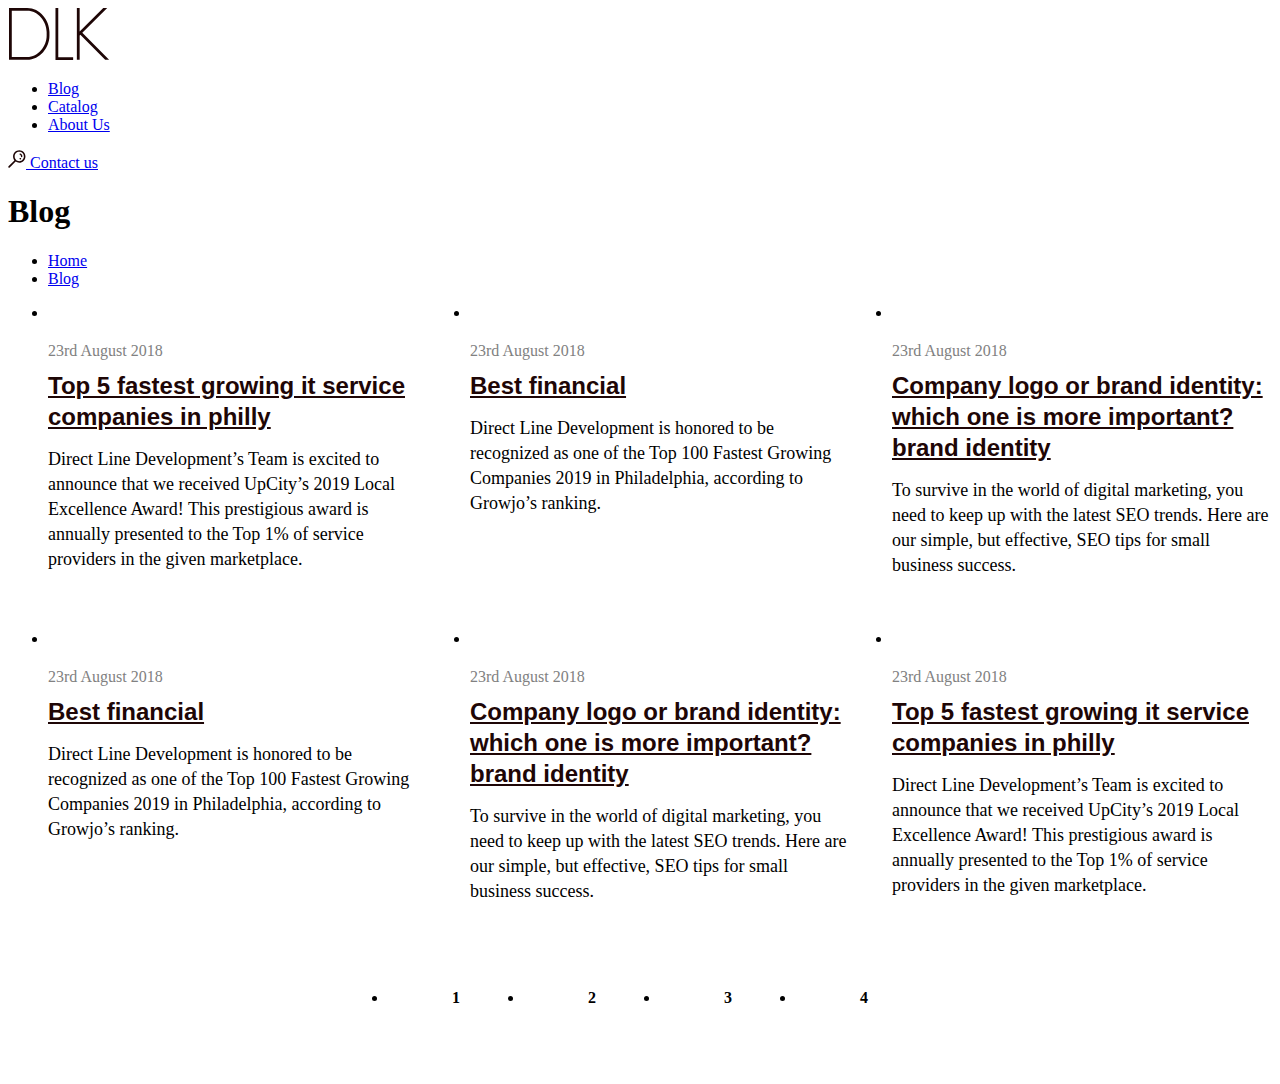
==== pages/blog.html @ a6b98ce4 "дз" ====
<!DOCTYPE html>
<html lang="en">
<head>
    <meta charset="UTF-8">
    <meta http-equiv="X-UA-Compatible" content="IE=edge">
    <meta name="viewport" content="width=device-width, initial-scale=1.0">
    <link rel="stylesheet" href="../style/blog.css">
    <link rel="stylesheet" href="../style/common.css">
    <link rel="stylesheet" href="../style/normolize.css">
    <title>Blog</title>
</head>
<body>


    <div class="container">
        <header class="header">
                <a class="header__link" href="../index.html">
                    <svg width="102" height="52" viewBox="0 0 102 52" fill="none" xmlns="http://www.w3.org/2000/svg">
                        <path fill-rule="evenodd" clip-rule="evenodd" d="M0.997559 0H19.1259C32.1442 0 41.4377 12.3713 41.4377 24.0356V27.7332C41.4377 39.3974 32.1442 51.7689 19.1259 51.7689H0.997559V0ZM38.6487 24.0356C38.6487 13.5132 30.2391 2.77333 19.1259 2.77333H3.78653V48.9956H19.1259C30.2391 48.9956 38.6487 38.2557 38.6487 27.7333V24.0356Z" fill="#1E0606"/>
                        <path d="M47.4805 0H50.2694V49.2267H65.144V52H47.4805V0Z" fill="#1E0606"/>
                        <path d="M68.8626 0V51.7689H71.6516V27.3833L72.3362 26.7025L97.1676 51.7689H101.083L74.3083 24.7414L99.1893 0H95.2451L71.6516 23.4612V0H68.8626Z" fill="#1E0606"/>
                        </svg>
                </a> 
                <ul class="nav__list">
                    <li class="nav__list_item">
                        <a class="nav__list_link open_sans" href="../pages/blog.html">Blog</a>
                    </li>
                    <li class="nav__list_item">
                        <a class="nav__list_link open_sans" href="../pages/catalog.html">Catalog</a>
                    </li>
                    <li class="nav__list_item">
                        <a class="nav__list_link open_sans" href="../pages/toys.html">About Us</a>  
                    </li>
                </ul> 
            <div class="contact__wrapper">
                <a href="#" class="search__btn" aria-label="search">
                    <svg width="18" height="18" viewBox="0 0 18 18" fill="none" xmlns="http://www.w3.org/2000/svg">
                        <path d="M11.2614 0.26001C7.83851 0.26001 5.05615 3.08001 5.05615 6.52001C5.05615 7.98001 5.55657 9.30002 6.37727 10.38L0.492277 16.32C0.151988 16.68 0.151988 17.24 0.492277 17.58C0.67243 17.76 0.892618 17.84 1.1128 17.84C1.35301 17.84 1.57319 17.76 1.75334 17.58L7.63834 11.62C8.65921 12.36 9.90026 12.78 11.2414 12.78C14.6643 12.78 17.4467 9.96001 17.4467 6.52001C17.4667 3.06001 14.6843 0.26001 11.2614 0.26001ZM11.2614 11.2C8.71926 11.2 6.65751 9.10001 6.65751 6.52001C6.65751 3.94001 8.71926 1.84001 11.2614 1.84001C13.8036 1.84001 15.8653 3.94001 15.8653 6.52001C15.8653 9.10001 13.8036 11.2 11.2614 11.2ZM14.364 6.60001C14.324 6.94001 14.0238 7.20001 13.6835 7.20001C13.6434 7.20001 13.6234 7.20001 13.5834 7.20001C13.2031 7.14001 12.9428 6.80001 12.9829 6.42001C13.123 5.38001 11.962 4.84001 11.902 4.82001C11.5617 4.66001 11.4015 4.24001 11.5617 3.90001C11.7218 3.56001 12.1221 3.40001 12.4825 3.54001C12.5625 3.56001 14.6443 4.52001 14.364 6.60001ZM12.9028 8.12001C13.0429 8.26001 13.143 8.48002 13.143 8.68002C13.143 8.90002 13.0629 9.10001 12.9028 9.24002C12.7627 9.38002 12.5425 9.48002 12.3423 9.48002C12.1422 9.48002 11.922 9.40001 11.7819 9.24002C11.6417 9.10001 11.5417 8.88002 11.5417 8.68002C11.5417 8.48002 11.6217 8.26001 11.7819 8.12001C11.922 7.98001 12.1422 7.88002 12.3423 7.88002C12.5425 7.88002 12.7427 7.96001 12.9028 8.12001Z" fill="#1E0606"/>
                        </svg>
                </a>
                <a class="nav__contact" href="../pages/contact.html">Contact us</a>
            </div>
        </header>
    </div>
   
    <main>
        <div class="container">
            <section class="bread_crumb">
                <h1 class="title_crubs montserrat">Blog</h1>
                <div class="crub_wrap">
                    <nav class="crub_nav">
                        <ul class="crub_ul">
                            <li class="crub_li">
                                <a href="#" class="link_crub crimson_text">Home</a>
                            </li>
                            <li class="crub_li">
                                <a href="#" class="link_crub1 crimson_text">Blog</a>
                            </li>
                        </ul>
                    </nav>
                </div>
            </section>
        
            <section class="section_blog">
                <ul class="blog_ul">
                    <li class="blog_list">
                        <a href="#" class="blog_link"><img src="../static/image/lego.jpg" alt=""></a>
                        <p class="blog_text open_sans">23rd August 2018</p>
                        <a href="#" class="blog-li__tetx">Top 5 fastest growing it service companies in philly</a>
                        <p class="blog_text1">Direct Line Development’s Team is excited to announce that we received UpCity’s 2019 Local Excellence Award! This prestigious award is annually presented to the Top 1% of service providers in the given marketplace.</p>
                    </li>

                    <li class="blog_list">
                        <a href="#" class="blog_link"><img src="../static/image/unicorn.jpg" alt=""></a>
                        <p class="blog_text open_sans">23rd August 2018</p>
                        <a href="#" class="blog-li__tetx">Best financial</a>
                        <p class="blog_text1">Direct Line Development is honored to be recognized as one of the Top 100 Fastest Growing Companies 2019 in Philadelphia, according to Growjo’s ranking.</p>
                    </li>

                    <li class="blog_list">
                        <a href="#" class="blog_link"><img src="../static/image/toys_vertically.jpg" alt=""></a>
                        <p class="blog_text open_sans">23rd August 2018</p>
                        <a href="#" class="blog-li__tetx">Company logo or brand identity: which one is more important? brand identity</a>
                        <p class="blog_text1">To survive in the world of digital marketing, you need to keep up with the latest SEO trends. Here are our simple, but effective, SEO tips for small business success.</p>
                    </li>

                    <li class="blog_list">
                        <a href="#"><img src="../static/image/buzz_lightyear.jpg" alt=""></a>
                        <p class="blog_text open_sans">23rd August 2018</p>
                        <a href="#" class="blog-li__tetx">Best financial</a>
                        <p class="blog_text1">Direct Line Development is honored to be recognized as one of the Top 100 Fastest Growing Companies 2019 in Philadelphia, according to Growjo’s ranking.</p>
                    </li>

                    <li class="blog_list">
                        <a href="#"><img src="../static/image/rapunzel.jpg" alt=""></a>
                        <p class="blog_text open_sans">23rd August 2018</p>
                        <a href="#" class="blog-li__tetx">Company logo or brand identity: which one is more important? brand identity</a>
                        <p class="blog_text1">To survive in the world of digital marketing, you need to keep up with the latest SEO trends. Here are our simple, but effective, SEO tips for small business success.</p>
                    </li>
                    
                    <li class="blog_list">
                        <a href="#"><img src="../static/image/diamonds.jpg" alt=""></a>
                        <p class="blog_text open_sans">23rd August 2018</p>
                        <a href="#" class="blog-li__tetx">Top 5 fastest growing it service companies in philly</a>
                        <p class="blog_text1">Direct Line Development’s Team is excited to announce that we received UpCity’s 2019 Local Excellence Award! This prestigious award is annually presented to the Top 1% of service providers in the given marketplace.</p>
                    </li>
                </ul>
            </section>
        </div>

        <div class="container">
            <section class="pagination">
                <div class="pagination__wrap">
                    <a href="#" class="pagination_vector"></a>
                    <ul class="pag_ul">
                        <li class="numb"><span class="span_nb">1</span></li>
                        <li class="numb"><span class="span_nb">2</span></li>
                        <li class="numb"><span class="span_nb">3</span></li>
                        <li class="numb"><span class="span_nb">4</span></li>
                    </ul>
                    <a href="#" class="pagination_vector1"></a>
                </div>
            </section>
        </div> 
    </main>
</body>
</html>
---- style/blog.css ----
/* styles for the main content */
.blog_ul {
    display: flex;
    flex-wrap: wrap;
    justify-content: space-between; 
    row-gap: 34px;
}
.blog_list {
    max-width: 380px;
}
.blog_text {
    margin-top: 20px;
    margin-bottom: 10px;
    color: #818181;
    mix-blend-mode: normal;
}
.blog-li__tetx {
    font-family: 'Montserrat', sans-serif;
    font-style: normal;
    font-weight: 700;
    font-size: 24px;
    line-height: 31px;
    width: 380px;
    color: #1E0606;
}
.blog_text1 {
    margin-top: 15px;
    font-family: 'Open Sans';
    font-style: normal;
    font-weight: 400;
    font-size: 18px;
    line-height: 25px;
}
.pagination {
    margin-top: 50px;
    margin-bottom: 60px;
}
.pagination__wrap {
    display: flex;
    align-items: center;
    justify-content: space-between;
}
.pagination_vector {
    background-image: url(../static/icons/vector_pagination_1.svg);
    width: 19px;
    height: 31px;
}
.pagination_vector:hover {
    color: #C29974;
}
.pag_ul {
    display: flex;
}
.span_nb {
    padding: 64px;
    font-weight: 700;
    font-size: 16px;
    line-height: 20px;
}
.span_nb:hover {
    color: #C29974;
}
.pagination_vector1 {
    background-image: url(../static/icons/vector_pagination_2.svg);
    width: 19px;
    height: 31px;
}
.pagination_vector1:hover {
    color: #C29974;
}
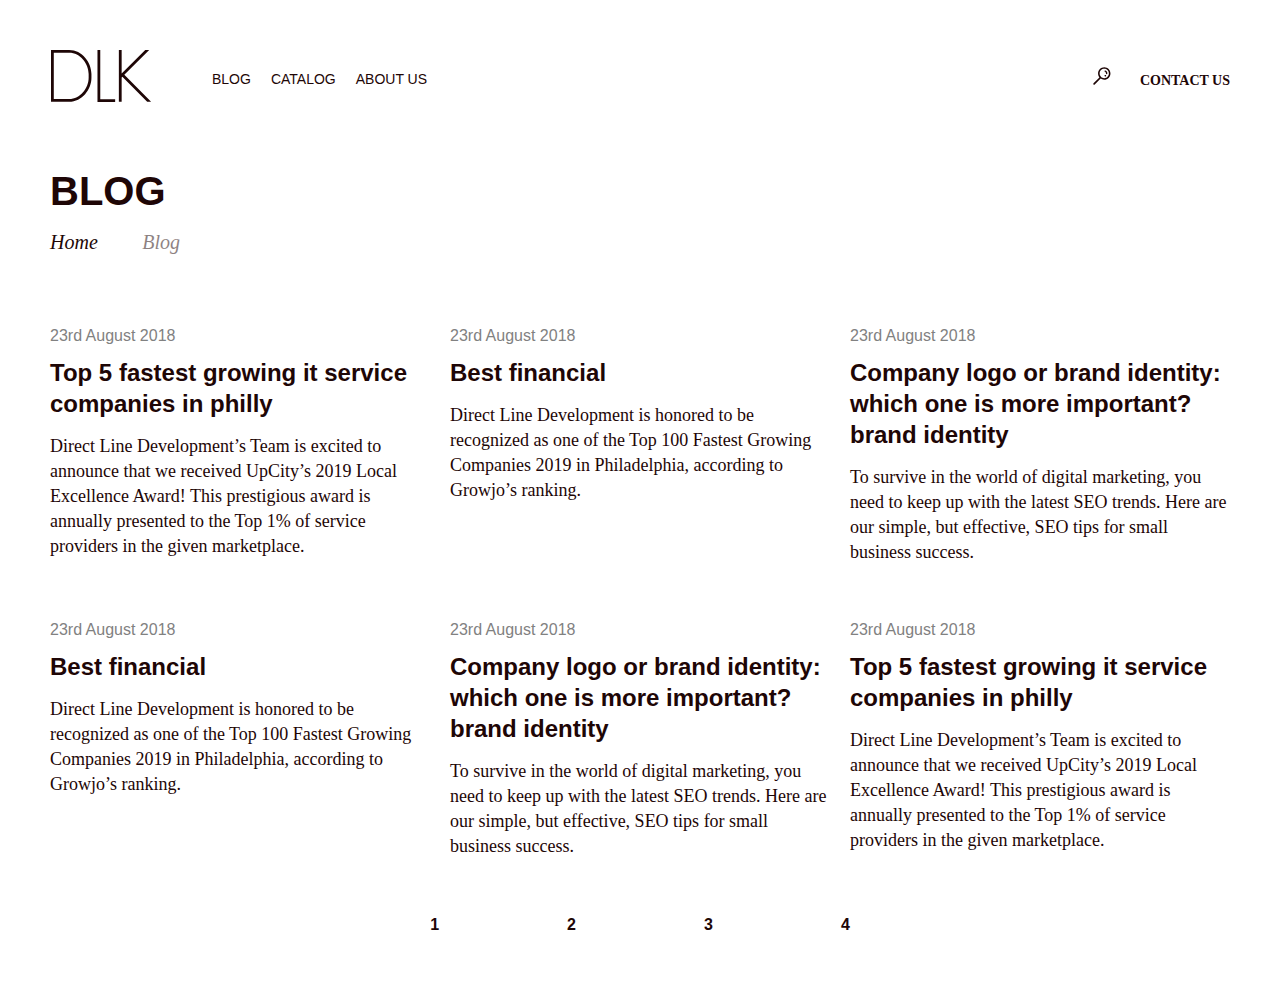
==== commit ff862a71: "ДЗ модуль №1" ====
--- a/pages/blog.html
+++ b/pages/blog.html
@@ -29,7 +29,7 @@
                         <a class="nav__list_link open_sans" href="../pages/catalog.html">Catalog</a>
                     </li>
                     <li class="nav__list_item">
-                        <a class="nav__list_link open_sans" href="../pages/toys.html">About Us</a>  
+                        <a class="nav__list_link open_sans" href="#">About Us</a>  
                     </li>
                 </ul> 
             <div class="contact__wrapper">
--- a/style/blog.css
+++ b/style/blog.css
@@ -22,6 +22,9 @@
     line-height: 31px;
     width: 380px;
     color: #1E0606;
+}
+.blog-li__tetx:hover {
+    text-decoration: underline;
 }
 .blog_text1 {
     margin-top: 15px;
--- a/style/common.css
+++ b/style/common.css
@@ -0,0 +1,282 @@
+/* font styles */
+.montserrat {
+    font-family: 'Montserrat', sans-serif;
+    font-style: normal;
+    font-weight: 700;
+    font-size: 40px;
+    line-height: 46px;
+    text-transform: uppercase;
+}
+.montserrat1 {
+    font-family: 'Montserrat', sans-serif;
+    font-style: normal;
+    font-weight: 700;
+    font-size: 38px;
+    line-height: 46px;
+    text-transform: uppercase;
+}
+.crimson_text {
+    font-family: 'Crimson Text';
+    font-style: italic;
+    font-weight: 400;
+    font-size: 20px;
+    line-height: 26px;
+}
+.open_sans {
+    font-family: 'Open Sans', sans-serif;
+    font-style: normal;
+    font-weight: 400;
+    font-size: 16px;
+    line-height: 22px;
+}
+.open_sans2 {
+    font-family: 'Open Sans', sans-serif;
+    font-style: normal;
+    font-weight: 700;
+    font-size: 16px;
+    line-height: 22px;
+}
+.roboto {
+    font-family: 'Roboto';
+    font-style: normal;
+    font-weight: 400;
+    font-size: 14px;
+    line-height: 16px;
+}
+
+
+/* values for all pages */
+body {
+    font-family: "Open Sans", sans-serif;
+    font-style: normal;
+    font-weight: 400;
+    font-size: 16px;
+    line-height: 22px;
+    color: #1E0606;
+    margin: 0px;
+    padding: 0px;
+  }
+  h1, h2, h3 {
+    font-family: "Montserrat", sans-serif;
+    font-style: normal;
+    font-weight: 700;
+    font-size: 40px;
+    line-height: 49px;
+    text-transform: uppercase;
+    margin: 0;
+    padding: 0;
+  }
+li {
+    list-style-type: none;
+}
+img {
+    display: block;
+    max-width: 100%;
+}
+a {
+    text-decoration: none;
+}
+input:hover {
+    outline: none;
+    border: 1px solid #C29974;
+}
+input:focus {
+    outline: none;
+    border: 1px solid #C29974;
+}
+* {
+    margin: 0;
+    padding: 0;
+    box-sizing: border-box;
+}
+.botton__link {
+    font-size: 16px;
+    line-height: 22px;
+    text-transform: uppercase;
+    color: #FFFFFF;
+    padding: 10px 22px;
+    max-width: max-content;
+    background: black;
+    border: none;
+}
+.botton__link:hover {
+    background: #C29974;
+}
+.botton__link:active {
+    background-color: #cfaf91;
+}
+.botton__link:disabled {
+    background: #c7c1c1;
+}
+
+
+
+
+/* styles for header */
+.container {
+    max-width: 1180px;
+    margin: 0 auto;
+}
+.header {
+    display: flex;
+    align-items: center;
+    margin-top: 50px;
+}
+.nav__list {
+    display: flex;
+    margin-left: 60px;
+} 
+.nav__list_item {
+    margin-right: 20px;
+}
+.nav__list_link {
+    font-size: 14px;
+    line-height: 19px;
+    color: #1E0606;
+    text-transform: uppercase;
+}
+.nav__list_link:hover {
+    color: #8e8282;
+}
+.nav__list_link:active {
+    color: #d2cdcd;
+}
+.contact__wrapper {
+    margin-left: auto;
+}
+.nav__contact {
+    font-family: 'Open Sans';
+    font-style: normal;
+    font-weight: 700;
+    font-size: 14px;
+    line-height: 19px;
+    color: #1E0606;
+    text-transform: uppercase;
+    margin-left: 24px;
+}
+.nav__contact:hover {
+    color: #8e8282;
+}
+.nav__contact:active {
+    color: #d2cdcd;
+}
+
+
+/* style for the catalog */
+.catalog__img {
+    width: 280px;
+    height: 270px;
+}
+.catalog__item {
+    position: absolute;
+    font-size: 26px;
+    line-height: 32px;
+    text-align: center;
+    top: 50%;
+    left: 50%;
+    transform: translate(-50%,-50%);
+    color: #FFFFFF;
+}
+.catalog__item:hover {
+    text-decoration: underline;
+}
+
+
+
+/* bread crumb styles */
+.bread_crumb {
+    margin-top: 60px;
+    margin-bottom: 50px;
+}
+.title_crubs {
+    margin: 0;
+}
+.crub_ul {
+    display: flex;
+    margin-top: 15px;
+}
+.link_crub {
+    color: #1E0606;
+}
+.crub_li:not(:last-child)::after {
+    content: url(../static/icons/vector_crumb.svg);
+    margin: 20px;
+}
+.link_crub1 {
+    color: #1E0606;
+    opacity: 0.5;
+}
+
+
+/* styles for contact us and pop-up */
+.form_cnt {
+    background: #E5EAF8;
+    padding: 40px 42px;
+    width: 680px;
+}
+.input_name {
+    display: block;
+    padding-left: 20px;
+    width: 600px;
+    height: 50px;
+    margin-top: 3px;
+    border: 1px solid rgba(0, 0, 0, 0.2);
+}
+.input_name::-webkit-input-placeholder{ 
+    color: #1E0606;
+}
+.field__wrap {
+    display: flex;
+    margin-top: 20px;
+}
+.input_phone, .input_email {
+    display: block;
+    width: 290px;
+    height: 50px;
+    margin-right: 20px;
+    margin-top: 3px;
+    margin-bottom: 20px;
+    border: 1px solid rgba(0, 0, 0, 0.2);
+}
+.input_message {
+    display: block;
+    margin-top: 3px;
+    margin-bottom: 20px;
+    resize: none;
+    width: 600px;
+    height: 150px;
+    border: 1px solid rgba(0, 0, 0, 0.2);
+}
+.input_message:hover {
+    outline: none;
+    border: 1px solid #C29974;
+}
+.input_message:focus {
+    outline: none;
+    border: 1px solid #C29974;
+}
+.from__processing {
+    margin-bottom: 17px;
+}
+.input_processing {
+    position: absolute;
+    z-index: -1;
+    opacity: 0;
+}
+.input_processing+.processing_text::before {
+    content: ''; 
+    display: inline-block; 
+    width: 19px;
+    height: 19px; 
+    flex-shrink: 0; 
+    flex-grow: 0; 
+    border: 2px solid #C29974; 
+    border-radius: 3px; 
+    margin-right: 15px; 
+}
+.input_processing:checked+.processing_text::before {
+    background-image: url(../static/icons/frame_check2.svg);
+    background-repeat: no-repeat;
+    background-position: right top;
+    background-size: 98%;
+} 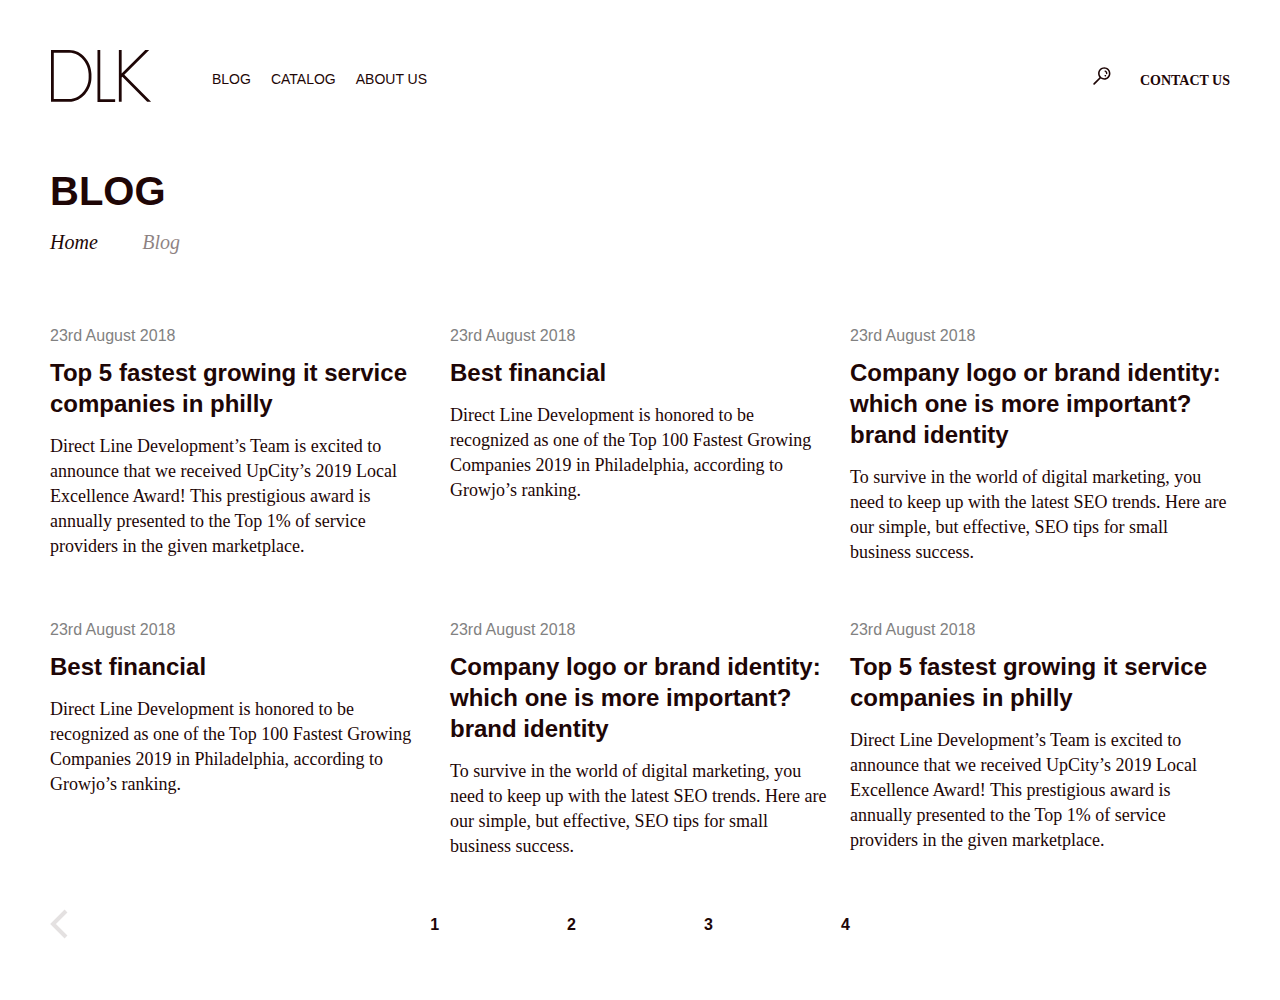
==== commit 2a09c346: "ДЗ" ====
--- a/pages/blog.html
+++ b/pages/blog.html
@@ -111,7 +111,11 @@
         <div class="container">
             <section class="pagination">
                 <div class="pagination__wrap">
-                    <a href="#" class="pagination_vector"></a>
+                    <a href="#" class="pagination_vector">
+                        <svg width="18" height="30" viewBox="0 0 18 30" fill="none" xmlns="http://www.w3.org/2000/svg">
+                            <path d="M16 2L3 15L16 28" stroke="#1E0606" stroke-opacity="0.12" stroke-width="4"/>
+                            </svg>
+                    </a>
                     <ul class="pag_ul">
                         <li class="numb"><span class="span_nb">1</span></li>
                         <li class="numb"><span class="span_nb">2</span></li>
--- a/style/blog.css
+++ b/style/blog.css
@@ -44,12 +44,11 @@
     justify-content: space-between;
 }
 .pagination_vector {
-    background-image: url(../static/icons/vector_pagination_1.svg);
     width: 19px;
     height: 31px;
 }
-.pagination_vector:hover {
-    color: #C29974;
+.pagination_vector svg:hover {
+    fill: #C29974;
 }
 .pag_ul {
     display: flex;
@@ -59,6 +58,7 @@
     font-weight: 700;
     font-size: 16px;
     line-height: 20px;
+    cursor: pointer;
 }
 .span_nb:hover {
     color: #C29974;
--- a/style/common.css
+++ b/style/common.css
@@ -84,6 +84,10 @@
     outline: none;
     border: 1px solid #C29974;
 }
+input:disabled {
+    outline: none;
+    border: 1px solid #f5f5f5;
+}
 * {
     margin: 0;
     padding: 0;
@@ -98,6 +102,7 @@
     max-width: max-content;
     background: black;
     border: none;
+    cursor: pointer;
 }
 .botton__link:hover {
     background: #C29974;
@@ -176,6 +181,7 @@
     left: 50%;
     transform: translate(-50%,-50%);
     color: #FFFFFF;
+    cursor: pointer;
 }
 .catalog__item:hover {
     text-decoration: underline;
@@ -255,6 +261,10 @@
     outline: none;
     border: 1px solid #C29974;
 }
+.input_message:disabled {
+    outline: none;
+    border: 1px solid #f5f5f5;
+}
 .from__processing {
     margin-bottom: 17px;
 }
@@ -262,6 +272,12 @@
     position: absolute;
     z-index: -1;
     opacity: 0;
+}
+.processing_text {
+    cursor: pointer;
+}
+.processing_text:hover {
+    border-bottom: 1px solid #1E0606;
 }
 .input_processing+.processing_text::before {
     content: ''; 
@@ -273,10 +289,11 @@
     border: 2px solid #C29974; 
     border-radius: 3px; 
     margin-right: 15px; 
+    cursor: pointer;
 }
 .input_processing:checked+.processing_text::before {
     background-image: url(../static/icons/frame_check2.svg);
     background-repeat: no-repeat;
     background-position: right top;
     background-size: 98%;
-} +}
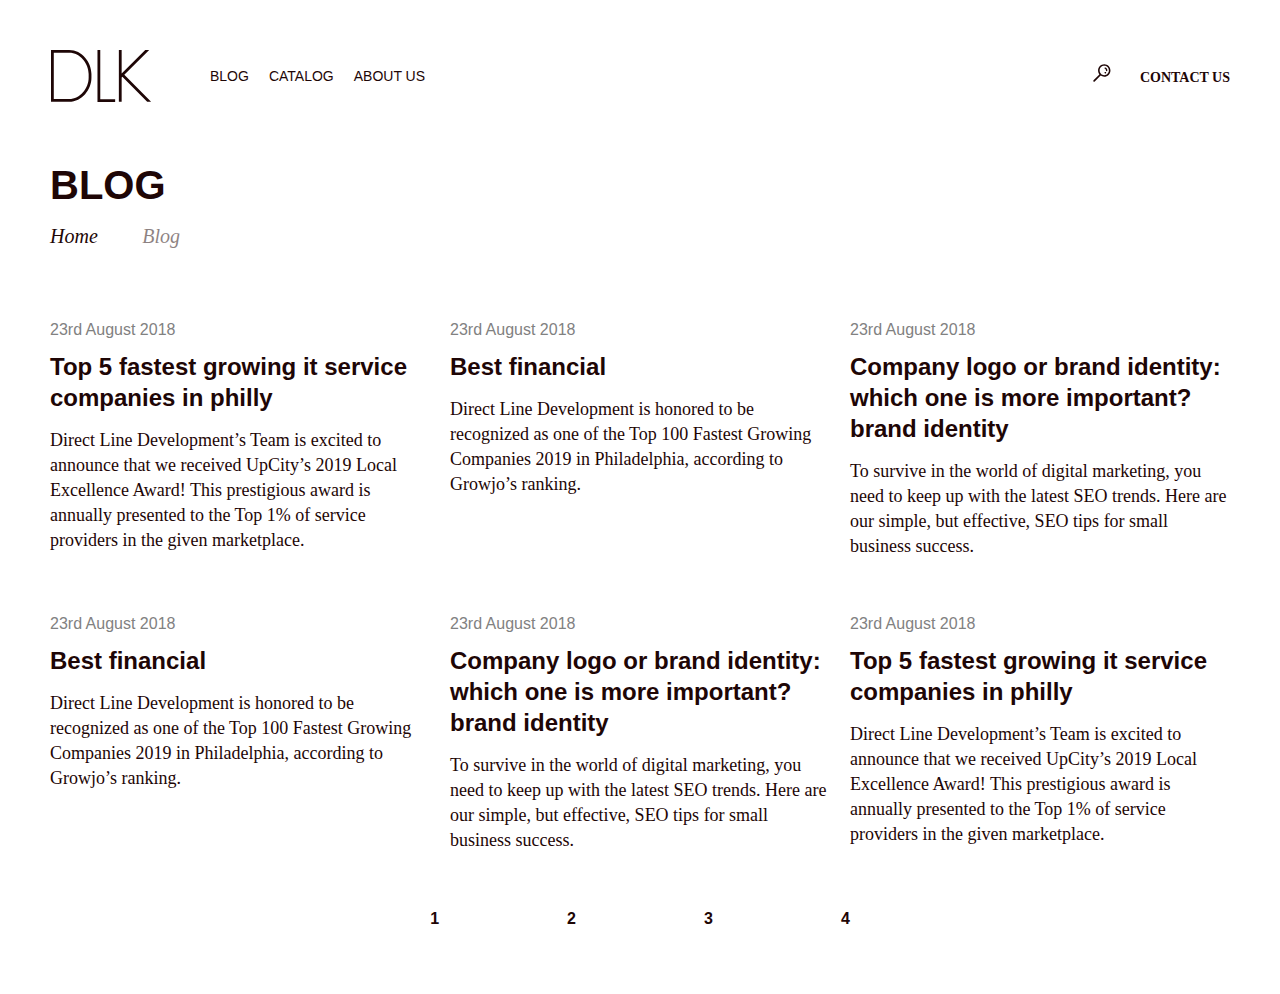
==== commit 737a2e41: "ДЗ №1 модуля" ====
--- a/pages/blog.html
+++ b/pages/blog.html
@@ -111,11 +111,7 @@
         <div class="container">
             <section class="pagination">
                 <div class="pagination__wrap">
-                    <a href="#" class="pagination_vector">
-                        <svg width="18" height="30" viewBox="0 0 18 30" fill="none" xmlns="http://www.w3.org/2000/svg">
-                            <path d="M16 2L3 15L16 28" stroke="#1E0606" stroke-opacity="0.12" stroke-width="4"/>
-                            </svg>
-                    </a>
+                    <a href="#" class="pagination_vector"></a>
                     <ul class="pag_ul">
                         <li class="numb"><span class="span_nb">1</span></li>
                         <li class="numb"><span class="span_nb">2</span></li>
--- a/style/blog.css
+++ b/style/blog.css
@@ -44,11 +44,21 @@
     justify-content: space-between;
 }
 .pagination_vector {
+    background-image: url(../static/icons/vector_pagination_1.svg);
     width: 19px;
     height: 31px;
 }
-.pagination_vector svg:hover {
-    fill: #C29974;
+.pagination_vector:hover {
+    background-image: url(../static/icons/vector_pagination_hover.svg);
+    width: 19px;
+    height: 31px; 
+    transform: rotate(180deg);
+}
+.pagination_vector:active {
+    background-image: url(../static/icons/vector_pagination_active.svg);
+    width: 19px;
+    height: 31px; 
+    transform: rotate(180deg);
 }
 .pag_ul {
     display: flex;
@@ -65,9 +75,19 @@
 }
 .pagination_vector1 {
     background-image: url(../static/icons/vector_pagination_2.svg);
+    background-repeat: no-repeat;
     width: 19px;
     height: 31px;
 }
 .pagination_vector1:hover {
-    color: #C29974;
+    background-image: url(../static/icons/vector_pagination_hover.svg);
+    background-repeat: no-repeat;
+    width: 19px;
+    height: 31px;
 }
+.pagination_vector1:active {
+    background-image: url(../static/icons/vector_pagination_active.svg);
+    background-repeat: no-repeat;
+    width: 19px;
+    height: 31px;
+}
--- a/style/common.css
+++ b/style/common.css
@@ -93,6 +93,10 @@
     padding: 0;
     box-sizing: border-box;
 }
+.container {
+    max-width: 1180px;
+    margin: 0 auto;
+}
 .botton__link {
     font-size: 16px;
     line-height: 22px;
@@ -118,14 +122,22 @@
 
 
 /* styles for header */
-.container {
-    max-width: 1180px;
-    margin: 0 auto;
-}
 .header {
     display: flex;
     align-items: center;
     margin-top: 50px;
+}
+.header__link {
+    background-image: url(../static/icons/logo.svg);
+    background-repeat: no-repeat;
+    width: 100px;
+    height: 52px;
+}
+.header__link:hover {
+    opacity: 0.5;
+}
+.header__link:active {
+    opacity: 0.1;
 }
 .nav__list {
     display: flex;
@@ -148,6 +160,17 @@
 }
 .contact__wrapper {
     margin-left: auto;
+}
+.search__btn {
+    background-image: url(../static/icons/search.svg);
+    width: 17px;
+    height: 17px;
+}
+.search__btn :hover {
+    opacity: 0.5;
+}
+.search__btn :active {
+    opacity: 0.1;
 }
 .nav__contact {
     font-family: 'Open Sans';
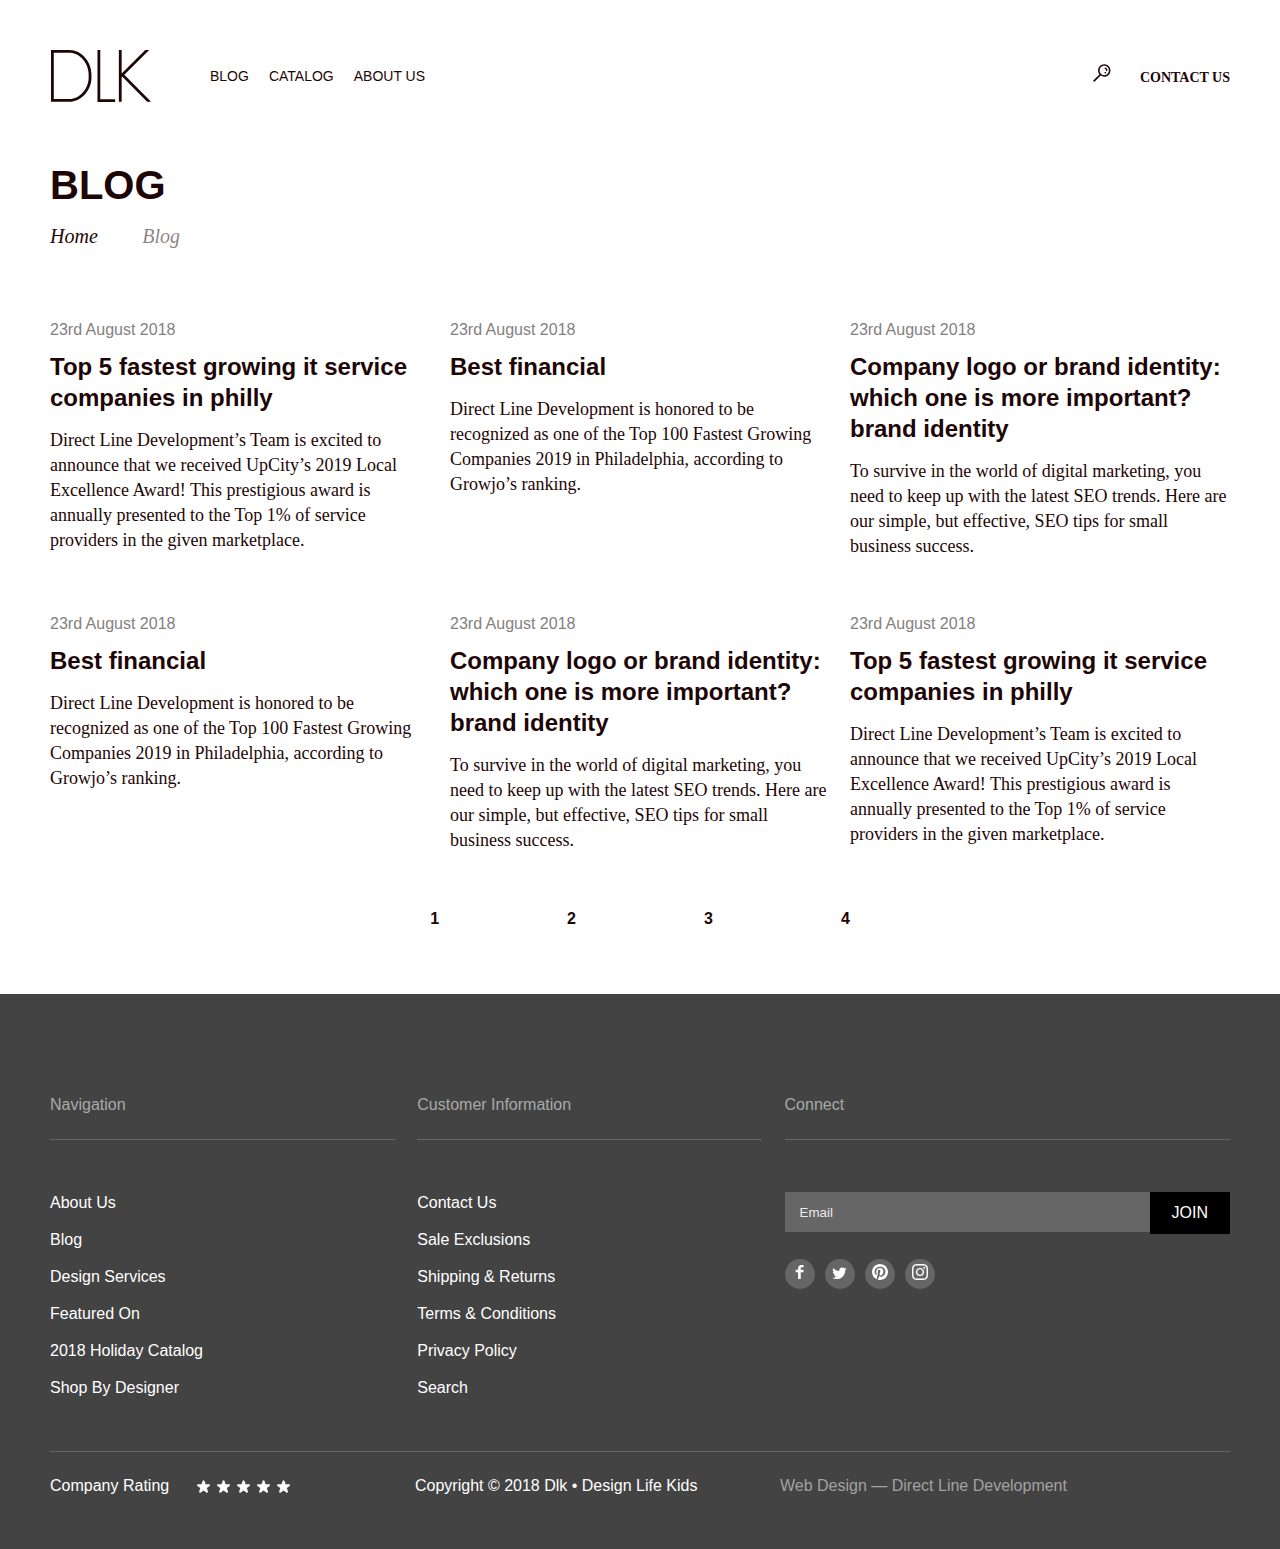
==== commit 0d4ad71e: "дз" ====
--- a/pages/blog.html
+++ b/pages/blog.html
@@ -123,6 +123,149 @@
             </section>
         </div> 
     </main>
+
+    <footer class="footer">
+        <div class="container">
+            <div class="footer__wrap">
+                <section class="footer__section">
+                    <h5 class="footer__title open_sans">Navigation</h5>
+                    <nav>
+                        <ul class="footer__list">
+                            <li class="footer__list_item">
+                                <a href="" class="footer__list-link open_sans">About Us</a>
+                            </li>
+    
+                            <li class="footer__list_item">
+                                <a href="./pages/blog.html" class="footer__list-link open_sans">Blog</a>
+                            </li>
+    
+                            <li class="footer__list_item">
+                                <a href="#" class="footer__list-link open_sans">Design Services</a>  
+                            </li>
+    
+                            <li class="footer__list_item">
+                                <a href="#" class="footer__list-link open_sans">Featured On</a>
+                            </li>
+    
+                            <li class="footer__list_item">
+                                <a href="#" class="footer__list-link open_sans">2018 Holiday Catalog</a>
+                            </li>
+    
+                            <li class="footer__list_item">
+                                <a href="#" class="footer__list-link open_sans">Shop By Designer</a>
+                            </li>
+                        </ul>
+                    </nav>
+            </section>
+    
+            <section class="footer__section">
+                <h5 class="footer__title open_sans">Customer Information</h5>
+                    <div>
+                        <nav>
+                            <ul class="footer__list">
+                                <li class="footer__list_item">
+                                    <a href="./pages/contact.html" class="footer__list-link open_sans">Contact Us</a>
+                                </li>
+                                
+                            </ul>
+                        </nav>
+    
+                        <ul class="footer__list">
+                            <li class="footer__list_item">
+                                <a href="#" class="footer__list-link open_sans">Sale Exclusions</a>
+                            </li>
+            
+                            <li class="footer__list_item">
+                                <a href="#" class="footer__list-link open_sans">Shipping & Returns</a>  
+                            </li>
+            
+                            <li class="footer__list_item">
+                                <a href="#" class="footer__list-link open_sans">Terms & Conditions</a>
+                            </li>
+            
+                            <li class="footer__list_item">
+                                <a href="#" class="footer__list-link open_sans">Privacy Policy</a>
+                            </li>
+            
+                            <li class="footer__list_item">
+                                <a href="#" class="footer__list-link open_sans">Search</a>
+                            </li>
+                        </ul>
+                    </div>
+            </section>
+    
+            <section class="footer__section">
+                <h5 class="footer__title open_sans">Connect</h5>
+                <form action="#">
+                    <div class="footer__form-wrap">
+                        <label for="input-email">
+                            <input type="email" id="input-email" class="footer__form_input" placeholder="Email">
+                        </label>
+                       
+                        <button type="submit" class="botton__link">join</button>
+                    </div>
+                </form>
+                    
+                <ul class="connect__list">
+                    <li class="connect__list_item">
+                        <a href="facebook.com" class="connect__list-img">
+                            <svg width="9" height="16" viewBox="0 0 9 16" fill="none" xmlns="http://www.w3.org/2000/svg">
+                                <path fill-rule="evenodd" clip-rule="evenodd" d="M8.55271 3.36723H6.29671C6.03071 3.36723 5.73372 3.71723 5.73372 4.18523V5.81423H8.55271V8.13523H5.73372V15.1052H3.07071V8.13523H0.657715V5.81423H3.07071V4.44723C3.07071 2.48823 4.43171 0.894226 6.29671 0.894226H8.55271V3.36723Z" fill="white"/>
+                                </svg>
+                        </a>
+                    </li>
+    
+                    <li class="connect__list_item">
+                        <a href="twitter.com" class="connect__list-img">
+                            <svg width="15" height="13" viewBox="0 0 15 13" fill="none" xmlns="http://www.w3.org/2000/svg">
+                                <path fill-rule="evenodd" clip-rule="evenodd" d="M13.1006 3.28912C13.1056 3.41612 13.1096 3.54312 13.1096 3.67212C13.1096 7.57612 10.1366 12.0781 4.70258 12.0781C3.03458 12.0781 1.48058 11.5881 0.173584 10.7501C0.406584 10.7771 0.641584 10.7911 0.879584 10.7911C2.26358 10.7911 3.53758 10.3181 4.54858 9.52512C3.25558 9.50212 2.16558 8.64812 1.78758 7.47512C1.96858 7.51012 2.15458 7.52712 2.34458 7.52712C2.61358 7.52712 2.87458 7.49212 3.12258 7.42412C1.77158 7.15212 0.751584 5.95912 0.751584 4.52712V4.49012C1.15058 4.71112 1.60758 4.84412 2.09158 4.85912C1.29858 4.33012 0.777584 3.42612 0.777584 2.40012C0.777584 1.85912 0.922584 1.35212 1.17658 0.916122C2.63258 2.70312 4.81058 3.87912 7.26558 4.00212C7.21558 3.78512 7.19058 3.56012 7.19058 3.32812C7.19058 1.69712 8.51258 0.375122 10.1446 0.375122C10.9936 0.375122 11.7616 0.732122 12.2996 1.30712C12.9736 1.17612 13.6056 0.930122 14.1766 0.590122C13.9556 1.28112 13.4886 1.85912 12.8766 2.22512C13.4746 2.15412 14.0446 1.99612 14.5756 1.76012C14.1776 2.35212 13.6776 2.87312 13.1006 3.28912Z" fill="white"/>
+                                </svg>
+                        </a>
+                    </li>
+    
+                    <li class="connect__list_item">
+                        <a href="pinterest.com" class="connect__list-img">
+                            <svg width="16" height="16" viewBox="0 0 16 16" fill="none" xmlns="http://www.w3.org/2000/svg">
+                                <path fill-rule="evenodd" clip-rule="evenodd" d="M8.00047 0C3.58252 0 0 3.58158 0 8.00047C0 11.2754 1.97001 14.0902 4.78956 15.3273C4.76698 14.7694 4.78579 14.0977 4.92785 13.49C5.08214 12.8408 5.95708 9.1313 5.95708 9.1313C5.95708 9.1313 5.70212 8.62045 5.70212 7.865C5.70212 6.6796 6.38984 5.79432 7.24502 5.79432C7.97225 5.79432 8.3241 6.34092 8.3241 6.99571C8.3241 7.7267 7.85747 8.82084 7.61757 9.83407C7.41718 10.6836 8.04281 11.3751 8.88011 11.3751C10.3957 11.3751 11.4165 9.42859 11.4165 7.12177C11.4165 5.36908 10.2358 4.05668 8.08796 4.05668C5.66167 4.05668 4.14982 5.86582 4.14982 7.88663C4.14982 8.5847 4.35491 9.07579 4.67666 9.45587C4.82531 9.6318 4.84506 9.70142 4.79144 9.90275C4.75381 10.0486 4.66537 10.4042 4.62868 10.5444C4.57506 10.7466 4.41136 10.82 4.22885 10.7448C3.11025 10.2885 2.58999 9.0645 2.58999 7.68813C2.58999 5.41612 4.50638 2.68972 8.30717 2.68972C11.3619 2.68972 13.3724 4.90151 13.3724 7.27324C13.3724 10.4117 11.6282 12.7562 9.05509 12.7562C8.19239 12.7562 7.37955 12.2895 7.10108 11.7599C7.10108 11.7599 6.63633 13.6029 6.53848 13.9585C6.36914 14.5747 6.03704 15.1919 5.73317 15.6717C6.45287 15.8843 7.21303 16 8.00047 16C12.4184 16 16 12.4184 16 8.00047C16 3.58158 12.4184 0 8.00047 0" fill="white"/>
+                                </svg>
+                        </a>
+                    </li>
+    
+                    <li class="connect__list_item">
+                        <a href="instagram.com" class="connect__list-img">
+                            <svg width="16" height="16" viewBox="0 0 16 16" fill="none" xmlns="http://www.w3.org/2000/svg">
+                                <path fill-rule="evenodd" clip-rule="evenodd" d="M8.00003 0C5.82733 0 5.5549 0.0092 4.70163 0.0481333C3.8501 0.0869667 3.26857 0.222233 2.7597 0.42C2.23363 0.624433 1.7875 0.897967 1.3427 1.3427C0.897967 1.7875 0.624433 2.23363 0.42 2.7597C0.222233 3.26857 0.0869667 3.8501 0.0481333 4.7016C0.0092 5.5549 0 5.82733 0 8C0 10.1727 0.0092 10.4451 0.0481333 11.2984C0.0869667 12.1499 0.222233 12.7314 0.42 13.2403C0.624433 13.7664 0.897967 14.2125 1.3427 14.6573C1.7875 15.102 2.23363 15.3756 2.7597 15.58C3.26857 15.7778 3.8501 15.913 4.70163 15.9519C5.5549 15.9908 5.82733 16 8.00003 16C10.1727 16 10.4451 15.9908 11.2984 15.9519C12.1499 15.913 12.7314 15.7778 13.2403 15.58C13.7664 15.3756 14.2125 15.102 14.6573 14.6573C15.102 14.2125 15.3756 13.7664 15.58 13.2403C15.7778 12.7314 15.913 12.1499 15.9519 11.2984C15.9908 10.4451 16 10.1727 16 8C16 5.82733 15.9908 5.5549 15.9519 4.7016C15.913 3.8501 15.7778 3.26857 15.58 2.7597C15.3756 2.23363 15.102 1.7875 14.6573 1.3427C14.2125 0.897967 13.7664 0.624433 13.2403 0.42C12.7314 0.222233 12.1499 0.0869667 11.2984 0.0481333C10.4451 0.0092 10.1727 0 8.00003 0ZM8.00003 1.44143C10.1361 1.44143 10.3891 1.4496 11.2327 1.4881C12.0127 1.52367 12.4363 1.65397 12.7182 1.76353C13.0916 1.90867 13.3581 2.08203 13.638 2.362C13.918 2.6419 14.0913 2.9084 14.2365 3.28183C14.346 3.56373 14.4763 3.98733 14.5119 4.7673C14.5504 5.61087 14.5586 5.8639 14.5586 8C14.5586 10.1361 14.5504 10.3891 14.5119 11.2327C14.4763 12.0127 14.346 12.4363 14.2365 12.7182C14.0913 13.0916 13.918 13.3581 13.638 13.638C13.3581 13.918 13.0916 14.0913 12.7182 14.2365C12.4363 14.346 12.0127 14.4763 11.2327 14.5119C10.3892 14.5504 10.1363 14.5586 8.00003 14.5586C5.86373 14.5586 5.61077 14.5504 4.7673 14.5119C3.98733 14.4763 3.56373 14.346 3.28183 14.2365C2.9084 14.0913 2.64193 13.918 2.36197 13.638C2.08207 13.3581 1.90867 13.0916 1.76353 12.7182C1.65397 12.4363 1.52367 12.0127 1.4881 11.2327C1.4496 10.3891 1.44143 10.1361 1.44143 8C1.44143 5.8639 1.4496 5.61087 1.4881 4.7673C1.52367 3.98733 1.65397 3.56373 1.76353 3.28183C1.90867 2.9084 2.08203 2.6419 2.36197 2.362C2.64193 2.08203 2.9084 1.90867 3.28183 1.76353C3.56373 1.65397 3.98733 1.52367 4.7673 1.4881C5.61087 1.4496 5.8639 1.44143 8.00003 1.44143ZM3.8919 8C3.8919 5.73113 5.73113 3.8919 8.00003 3.8919C10.2689 3.8919 12.1081 5.73113 12.1081 8C12.1081 10.2689 10.2689 12.1081 8.00003 12.1081C5.73113 12.1081 3.8919 10.2689 3.8919 8ZM8.00003 10.6667C6.52723 10.6667 5.33333 9.47277 5.33333 8C5.33333 6.52723 6.52723 5.33333 8.00003 5.33333C9.47277 5.33333 10.6667 6.52723 10.6667 8C10.6667 9.47277 9.47277 10.6667 8.00003 10.6667ZM12.2704 4.68957C12.8006 4.68957 13.2304 4.2598 13.2304 3.7296C13.2304 3.1994 12.8006 2.76957 12.2704 2.76957C11.7402 2.76957 11.3104 3.1994 11.3104 3.7296C11.3104 4.2598 11.7402 4.68957 12.2704 4.68957Z" fill="white"/>
+                                </svg> 
+                        </a>
+                    </li>
+                </ul>
+            </section>
+            </div>
+    
+            <div class="footer__bottom-wrap">
+                <div class="rating__wrap">
+                    <p class="rating__company">Company Rating</p>
+                    <div class="rating__group">
+                        <input type="radio" id="star-5" name="rating" value="5" class="rating__input">
+                        <label for="star-5" title="excellent"></label>
+                        
+                        <input type="radio" id="star-4" name="rating" value="4" class="rating__input">
+                        <label for="star-4" title="good"></label>
+                         
+                        <input type="radio" id="star-3" name="rating" value="3" class="rating__input">
+                        <label for="star-3" title="satisfactory"></label> 
+                        
+                        <input type="radio" id="star-2" name="rating" value="2" class="rating__input">
+                        <label for="star-2" title="weakly"></label>
+                        
+                        <input type="radio" id="star-1" name="rating" value="1" class="rating__input">
+                        <label for="star-1" title="terribly"></label>
+                    </div>
+                </div>
+                <p class="footer__bottom__text open_sans">Copyright © 2018 Dlk • Design Life Kids</p>
+                <a href="#" class="footer__bottom__link open_sans">Web Design — Direct Line Development</a>   
+            </div>
+    </footer>
 </body>
 </html>
 
--- a/style/blog.css
+++ b/style/blog.css
@@ -33,61 +33,4 @@
     font-weight: 400;
     font-size: 18px;
     line-height: 25px;
-}
-.pagination {
-    margin-top: 50px;
-    margin-bottom: 60px;
-}
-.pagination__wrap {
-    display: flex;
-    align-items: center;
-    justify-content: space-between;
-}
-.pagination_vector {
-    background-image: url(../static/icons/vector_pagination_1.svg);
-    width: 19px;
-    height: 31px;
-}
-.pagination_vector:hover {
-    background-image: url(../static/icons/vector_pagination_hover.svg);
-    width: 19px;
-    height: 31px; 
-    transform: rotate(180deg);
-}
-.pagination_vector:active {
-    background-image: url(../static/icons/vector_pagination_active.svg);
-    width: 19px;
-    height: 31px; 
-    transform: rotate(180deg);
-}
-.pag_ul {
-    display: flex;
-}
-.span_nb {
-    padding: 64px;
-    font-weight: 700;
-    font-size: 16px;
-    line-height: 20px;
-    cursor: pointer;
-}
-.span_nb:hover {
-    color: #C29974;
-}
-.pagination_vector1 {
-    background-image: url(../static/icons/vector_pagination_2.svg);
-    background-repeat: no-repeat;
-    width: 19px;
-    height: 31px;
-}
-.pagination_vector1:hover {
-    background-image: url(../static/icons/vector_pagination_hover.svg);
-    background-repeat: no-repeat;
-    width: 19px;
-    height: 31px;
-}
-.pagination_vector1:active {
-    background-image: url(../static/icons/vector_pagination_active.svg);
-    background-repeat: no-repeat;
-    width: 19px;
-    height: 31px;
-}
+}--- a/style/common.css
+++ b/style/common.css
@@ -88,14 +88,39 @@
     outline: none;
     border: 1px solid #f5f5f5;
 }
-* {
+.container {
+    max-width: 1180px;
+    margin: 0 auto;
+}
+*, *::before, *::after {
     margin: 0;
     padding: 0;
     box-sizing: border-box;
 }
-.container {
-    max-width: 1180px;
-    margin: 0 auto;
+.custom__checkbox, .input__radio {
+    position: absolute;
+    z-index: -1;
+    opacity: 0;
+}
+.custom__checkbox, .input__radio, label:hover {
+    text-decoration: underline;
+    cursor: pointer;
+}
+.custom__checkbox+label::before {
+    content: ''; 
+    display: inline-block; 
+    width: 19px;
+    height: 19px; 
+    border: 2px solid #C29974; 
+    border-radius: 3px; 
+    margin-right: 15px; 
+    cursor: pointer;
+}
+.custom__checkbox:checked+label::before {
+    background-image: url(../static/icons/frame_check2.svg);
+    background-repeat: no-repeat;
+    background-position: right top;
+    background-size: 90%;
 }
 .botton__link {
     font-size: 16px;
@@ -153,18 +178,13 @@
     text-transform: uppercase;
 }
 .nav__list_link:hover {
-    color: #8e8282;
+    opacity: 0.5;
 }
 .nav__list_link:active {
-    color: #d2cdcd;
+    opacity: 0.1;
 }
 .contact__wrapper {
     margin-left: auto;
-}
-.search__btn {
-    background-image: url(../static/icons/search.svg);
-    width: 17px;
-    height: 17px;
 }
 .search__btn :hover {
     opacity: 0.5;
@@ -183,10 +203,199 @@
     margin-left: 24px;
 }
 .nav__contact:hover {
-    color: #8e8282;
+    opacity: 0.5;
 }
 .nav__contact:active {
-    color: #d2cdcd;
+    opacity: 0.1;
+}
+
+
+/* styles for footer */
+.footer {
+    height: 555px;
+    background: #434343;
+}
+.footer__wrap {
+    display: flex;
+    justify-content: space-between;
+    column-gap: 20px;
+}
+.footer__section {
+   margin-top: 100px;
+}
+.footer__title {
+    color: #AAAAAA;
+    margin-bottom: 52px;
+    border-bottom: 1px solid #666666;
+    padding-bottom: 23px;
+}
+.footer__list {
+    width: 345px;
+}
+.footer__list_item {
+    margin-top: 15px;
+}
+.footer__list-link {
+    color: #FFFFFF;
+}
+.footer__list-link:hover {
+    opacity: 0.5;
+}
+.footer__list-link:active {
+    opacity: 0.2;
+}
+.footer__form-wrap {
+  display: flex;
+}
+.footer__form_input {
+    border: 0;
+    width: 365px;
+    height: 40px;
+    padding-left: 15px;
+    background-color: #666666;
+    color: #FFFDFD;
+}
+.footer__form_input::-webkit-input-placeholder {
+    color: #EBEBEB;
+}
+.footer__form_input:hover {
+    outline: none;
+    border: 1px solid #FFFDFD;
+}
+.footer__form_input:focus {
+    outline: none;
+    border: 1px solid #FFFDFD;
+}
+.connect__list {
+    display: flex;
+    margin-top: 25px;
+}
+.connect__list_item {
+    margin-right: 10px;
+    padding: 5px;
+    text-align: center;
+    width: 30px;
+    height: 30px;
+    background: #666666;
+    border-radius: 15px;
+}
+.connect__list-img:hover {
+    opacity: 0.5;
+}
+.connect__list-img:active {
+    opacity: 0.2;
+}
+.footer__bottom__text {
+    color: #FFFFFF;
+}
+.footer__bottom__text, .rating__wrap {
+    max-width: 365px;
+    width: 100%;
+}
+.footer__bottom__link {
+    color: #A2A2A2;
+}
+.footer__bottom__link:hover {
+    color: #FFFFFF;
+    text-decoration: underline;
+}
+
+
+/* style for a star rating */
+.footer__bottom-wrap {
+    margin-top: 52px;
+    display: flex;
+    border-top: 1px solid #666666;
+    padding-top: 23px;
+}
+.rating__wrap {
+    display: flex;
+    align-items: center;
+}
+.rating__wrap:hover .rating__company {
+    color: #C29974;
+}
+.rating__wrap:checked .rating__company {
+    color: #C29974;
+}
+.rating__company {
+    color: #FFFFFF;
+}
+.rating__company:hover {
+    color: #C29974;
+    cursor: pointer;
+}
+.rating__group {
+    position: relative;
+    width: 95px;
+    height: 13px;
+    margin-left: 28px;
+    background: url(../static/icons/star.svg),
+    url(../static/icons/star.svg) 20px,
+    url(../static/icons/star.svg) 40px,
+    url(../static/icons/star.svg) 60px,
+    url(../static/icons/star.svg) 80px;
+    background-repeat: no-repeat;
+    transition: 0.2s;
+}
+.rating__input {
+    position: absolute;
+    align-items: center;
+    top: 0;
+    left: 0;
+    appearance: none;
+    display: block;
+    height: 13px;
+    cursor: pointer; 
+}
+.rating__input:hover {
+    background: url(../static/icons/star_hover.svg),
+    url(../static/icons/star_hover.svg) 20px,
+    url(../static/icons/star_hover.svg) 40px,
+    url(../static/icons/star_hover.svg) 60px,
+    url(../static/icons/star_hover.svg) 80px;
+    background-repeat: no-repeat;
+    border: none;
+    transition: 0.2s;
+}
+.rating__input:hover~.rating__input {
+    background: url(../static/icons/star.svg),
+    url(../static/icons/star.svg) 20px,
+    url(../static/icons/star.svg) 40px,
+    url(../static/icons/star.svg) 60px,
+    url(../static/icons/star.svg) 80px;
+    background-repeat: no-repeat;
+    transition: 0.2s;
+}
+.rating__input:checked {
+    border: none;
+    background: url(../static/icons/star_checked.svg),
+    url(../static/icons/star_checked.svg) 20px,
+    url(../static/icons/star_checked.svg) 40px,
+    url(../static/icons/star_checked.svg) 60px,
+    url(../static/icons/star_checked.svg) 80px;
+    background-repeat: no-repeat;
+    transition: 0.2s;
+}
+.rating__input:nth-of-type(1) {
+    width: 15px;
+    z-index: 5;
+}
+.rating__input:nth-of-type(2) {
+    width: 35px;
+    z-index: 4;
+}
+.rating__input:nth-of-type(3) {
+    width: 55px;
+    z-index: 3;
+}
+.rating__input:nth-of-type(4) {
+    width: 75px;
+    z-index: 2;
+}
+.rating__input:nth-of-type(5) {
+    width: 95px;
+    z-index: 1;
 }
 
 
@@ -200,6 +409,7 @@
     font-size: 26px;
     line-height: 32px;
     text-align: center;
+    text-transform: uppercase;
     top: 50%;
     left: 50%;
     transform: translate(-50%,-50%);
@@ -209,6 +419,9 @@
 .catalog__item:hover {
     text-decoration: underline;
 }
+.catalog__item:active {
+    text-decoration: underline;
+}
 
 
 
@@ -219,6 +432,7 @@
 }
 .title_crubs {
     margin: 0;
+    text-transform: uppercase;
 }
 .crub_ul {
     display: flex;
@@ -237,8 +451,75 @@
 }
 
 
+/* styles for pagination */
+.pagination {
+    margin-top: 50px;
+    margin-bottom: 60px;
+}
+.pagination__wrap {
+    display: flex;
+    align-items: center;
+    justify-content: space-between;
+}
+.pagination_vector {
+    background-image: url(../static/icons/vector_pagination_1.svg);
+    background-repeat: no-repeat;
+    width: 19px;
+    height: 31px;
+}
+.pagination_vector:hover {
+    background-image: url(../static/icons/vector_pagination_hover.svg);
+    background-repeat: no-repeat;
+    width: 19px;
+    height: 31px; 
+    transform: rotate(180deg);
+}
+.pagination_vector:active {
+    background-image: url(../static/icons/vector_pagination_active.svg);
+    background-repeat: no-repeat;
+    width: 19px;
+    height: 31px; 
+    transform: rotate(180deg);
+}
+.pag_ul {
+    display: flex;
+}
+.span_nb {
+    padding: 64px;
+    font-weight: 700;
+    font-size: 16px;
+    line-height: 20px;
+    cursor: pointer;
+}
+.span_nb:hover {
+    color: #C29974;
+}
+.span_nb:active {
+    color: #AAAAAA;
+}
+.pagination_vector1 {
+    background-image: url(../static/icons/vector_pagination_2.svg);
+    background-repeat: no-repeat;
+    width: 19px;
+    height: 31px;
+}
+.pagination_vector1:hover {
+    background-image: url(../static/icons/vector_pagination_hover.svg);
+    background-repeat: no-repeat;
+    width: 19px;
+    height: 31px;
+}
+.pagination_vector1:active {
+    background-image: url(../static/icons/vector_pagination_active.svg);
+    background-repeat: no-repeat;
+    width: 19px;
+    height: 31px;
+}
+
+
+
 /* styles for contact us and pop-up */
-.form_cnt {
+.form__contact {
     background: #E5EAF8;
     padding: 40px 42px;
     width: 680px;
@@ -291,32 +572,3 @@
 .from__processing {
     margin-bottom: 17px;
 }
-.input_processing {
-    position: absolute;
-    z-index: -1;
-    opacity: 0;
-}
-.processing_text {
-    cursor: pointer;
-}
-.processing_text:hover {
-    border-bottom: 1px solid #1E0606;
-}
-.input_processing+.processing_text::before {
-    content: ''; 
-    display: inline-block; 
-    width: 19px;
-    height: 19px; 
-    flex-shrink: 0; 
-    flex-grow: 0; 
-    border: 2px solid #C29974; 
-    border-radius: 3px; 
-    margin-right: 15px; 
-    cursor: pointer;
-}
-.input_processing:checked+.processing_text::before {
-    background-image: url(../static/icons/frame_check2.svg);
-    background-repeat: no-repeat;
-    background-position: right top;
-    background-size: 98%;
-}
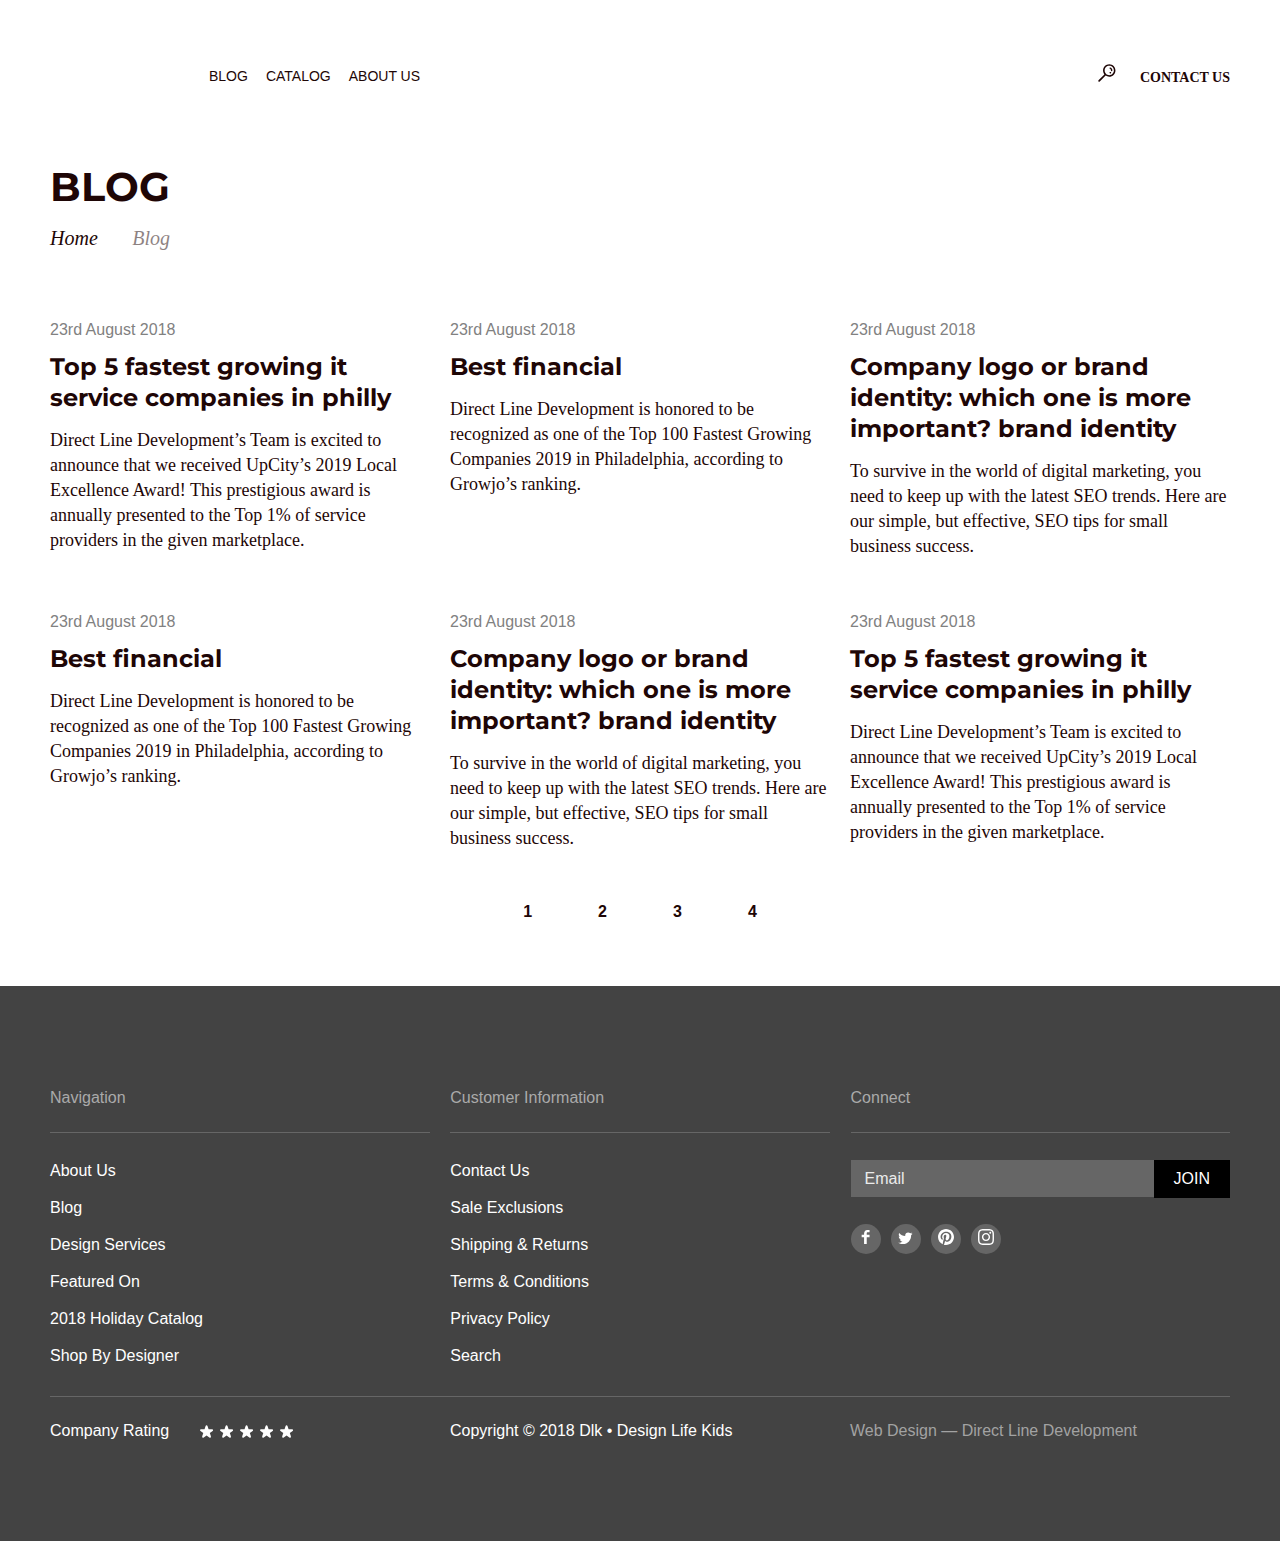
==== commit 3116d4c7: "№1 модуль." ====
--- a/pages/blog.html
+++ b/pages/blog.html
@@ -4,34 +4,35 @@
     <meta charset="UTF-8">
     <meta http-equiv="X-UA-Compatible" content="IE=edge">
     <meta name="viewport" content="width=device-width, initial-scale=1.0">
-    <link rel="stylesheet" href="../style/blog.css">
-    <link rel="stylesheet" href="../style/common.css">
-    <link rel="stylesheet" href="../style/normolize.css">
+    <link rel="stylesheet" href="../style/blog.min.css">
+    <link rel="stylesheet" href="../style/common.min.css">
+    <link rel="stylesheet" href="../style/normolize.min.css">
+    <link rel="preconnect" href="https://fonts.googleapis.com">
+    <link rel="preconnect" href="https://fonts.gstatic.com" crossorigin>
+    <link href="https://fonts.googleapis.com/css2?family=Montserrat:ital,wght@0,200;0,600;0,700;1,200;1,600;1,700&display=swap" rel="stylesheet">
     <title>Blog</title>
 </head>
+
+
 <body>
-
-
     <div class="container">
         <header class="header">
-                <a class="header__link" href="../index.html">
-                    <svg width="102" height="52" viewBox="0 0 102 52" fill="none" xmlns="http://www.w3.org/2000/svg">
-                        <path fill-rule="evenodd" clip-rule="evenodd" d="M0.997559 0H19.1259C32.1442 0 41.4377 12.3713 41.4377 24.0356V27.7332C41.4377 39.3974 32.1442 51.7689 19.1259 51.7689H0.997559V0ZM38.6487 24.0356C38.6487 13.5132 30.2391 2.77333 19.1259 2.77333H3.78653V48.9956H19.1259C30.2391 48.9956 38.6487 38.2557 38.6487 27.7333V24.0356Z" fill="#1E0606"/>
-                        <path d="M47.4805 0H50.2694V49.2267H65.144V52H47.4805V0Z" fill="#1E0606"/>
-                        <path d="M68.8626 0V51.7689H71.6516V27.3833L72.3362 26.7025L97.1676 51.7689H101.083L74.3083 24.7414L99.1893 0H95.2451L71.6516 23.4612V0H68.8626Z" fill="#1E0606"/>
-                        </svg>
-                </a> 
+
+                <a class="header__link" href="../index.html"></a> 
                 <ul class="nav__list">
                     <li class="nav__list_item">
                         <a class="nav__list_link open_sans" href="../pages/blog.html">Blog</a>
                     </li>
+
                     <li class="nav__list_item">
                         <a class="nav__list_link open_sans" href="../pages/catalog.html">Catalog</a>
                     </li>
+
                     <li class="nav__list_item">
                         <a class="nav__list_link open_sans" href="#">About Us</a>  
                     </li>
-                </ul> 
+                </ul>
+
             <div class="contact__wrapper">
                 <a href="#" class="search__btn" aria-label="search">
                     <svg width="18" height="18" viewBox="0 0 18 18" fill="none" xmlns="http://www.w3.org/2000/svg">
@@ -40,9 +41,11 @@
                 </a>
                 <a class="nav__contact" href="../pages/contact.html">Contact us</a>
             </div>
+
         </header>
     </div>
    
+
     <main>
         <div class="container">
             <section class="bread_crumb">
@@ -60,12 +63,16 @@
                     </nav>
                 </div>
             </section>
-        
+
+
             <section class="section_blog">
+                <h2 class="hidden__title">blogs</h2>
+
                 <ul class="blog_ul">
                     <li class="blog_list">
                         <a href="#" class="blog_link"><img src="../static/image/lego.jpg" alt=""></a>
                         <p class="blog_text open_sans">23rd August 2018</p>
+
                         <a href="#" class="blog-li__tetx">Top 5 fastest growing it service companies in philly</a>
                         <p class="blog_text1">Direct Line Development’s Team is excited to announce that we received UpCity’s 2019 Local Excellence Award! This prestigious award is annually presented to the Top 1% of service providers in the given marketplace.</p>
                     </li>
@@ -73,6 +80,7 @@
                     <li class="blog_list">
                         <a href="#" class="blog_link"><img src="../static/image/unicorn.jpg" alt=""></a>
                         <p class="blog_text open_sans">23rd August 2018</p>
+
                         <a href="#" class="blog-li__tetx">Best financial</a>
                         <p class="blog_text1">Direct Line Development is honored to be recognized as one of the Top 100 Fastest Growing Companies 2019 in Philadelphia, according to Growjo’s ranking.</p>
                     </li>
@@ -80,6 +88,7 @@
                     <li class="blog_list">
                         <a href="#" class="blog_link"><img src="../static/image/toys_vertically.jpg" alt=""></a>
                         <p class="blog_text open_sans">23rd August 2018</p>
+
                         <a href="#" class="blog-li__tetx">Company logo or brand identity: which one is more important? brand identity</a>
                         <p class="blog_text1">To survive in the world of digital marketing, you need to keep up with the latest SEO trends. Here are our simple, but effective, SEO tips for small business success.</p>
                     </li>
@@ -87,6 +96,7 @@
                     <li class="blog_list">
                         <a href="#"><img src="../static/image/buzz_lightyear.jpg" alt=""></a>
                         <p class="blog_text open_sans">23rd August 2018</p>
+
                         <a href="#" class="blog-li__tetx">Best financial</a>
                         <p class="blog_text1">Direct Line Development is honored to be recognized as one of the Top 100 Fastest Growing Companies 2019 in Philadelphia, according to Growjo’s ranking.</p>
                     </li>
@@ -94,6 +104,7 @@
                     <li class="blog_list">
                         <a href="#"><img src="../static/image/rapunzel.jpg" alt=""></a>
                         <p class="blog_text open_sans">23rd August 2018</p>
+
                         <a href="#" class="blog-li__tetx">Company logo or brand identity: which one is more important? brand identity</a>
                         <p class="blog_text1">To survive in the world of digital marketing, you need to keep up with the latest SEO trends. Here are our simple, but effective, SEO tips for small business success.</p>
                     </li>
@@ -101,15 +112,19 @@
                     <li class="blog_list">
                         <a href="#"><img src="../static/image/diamonds.jpg" alt=""></a>
                         <p class="blog_text open_sans">23rd August 2018</p>
+
                         <a href="#" class="blog-li__tetx">Top 5 fastest growing it service companies in philly</a>
                         <p class="blog_text1">Direct Line Development’s Team is excited to announce that we received UpCity’s 2019 Local Excellence Award! This prestigious award is annually presented to the Top 1% of service providers in the given marketplace.</p>
                     </li>
                 </ul>
+
             </section>
         </div>
 
         <div class="container">
             <section class="pagination">
+                <h2 class="hidden__title">Pagination</h2>
+                
                 <div class="pagination__wrap">
                     <a href="#" class="pagination_vector"></a>
                     <ul class="pag_ul">
@@ -120,15 +135,19 @@
                     </ul>
                     <a href="#" class="pagination_vector1"></a>
                 </div>
+
             </section>
         </div> 
     </main>
 
+
     <footer class="footer">
         <div class="container">
+
             <div class="footer__wrap">
                 <section class="footer__section">
                     <h5 class="footer__title open_sans">Navigation</h5>
+    
                     <nav>
                         <ul class="footer__list">
                             <li class="footer__list_item">
@@ -156,10 +175,12 @@
                             </li>
                         </ul>
                     </nav>
-            </section>
-    
-            <section class="footer__section">
-                <h5 class="footer__title open_sans">Customer Information</h5>
+    
+                </section>
+    
+                <section class="footer__section">
+                    <h5 class="footer__title open_sans">Customer Information</h5>
+                    
                     <div>
                         <nav>
                             <ul class="footer__list">
@@ -192,79 +213,85 @@
                             </li>
                         </ul>
                     </div>
-            </section>
-    
-            <section class="footer__section">
-                <h5 class="footer__title open_sans">Connect</h5>
-                <form action="#">
-                    <div class="footer__form-wrap">
-                        <label for="input-email">
-                            <input type="email" id="input-email" class="footer__form_input" placeholder="Email">
-                        </label>
-                       
-                        <button type="submit" class="botton__link">join</button>
-                    </div>
-                </form>
-                    
-                <ul class="connect__list">
-                    <li class="connect__list_item">
-                        <a href="facebook.com" class="connect__list-img">
-                            <svg width="9" height="16" viewBox="0 0 9 16" fill="none" xmlns="http://www.w3.org/2000/svg">
-                                <path fill-rule="evenodd" clip-rule="evenodd" d="M8.55271 3.36723H6.29671C6.03071 3.36723 5.73372 3.71723 5.73372 4.18523V5.81423H8.55271V8.13523H5.73372V15.1052H3.07071V8.13523H0.657715V5.81423H3.07071V4.44723C3.07071 2.48823 4.43171 0.894226 6.29671 0.894226H8.55271V3.36723Z" fill="white"/>
-                                </svg>
-                        </a>
-                    </li>
-    
-                    <li class="connect__list_item">
-                        <a href="twitter.com" class="connect__list-img">
-                            <svg width="15" height="13" viewBox="0 0 15 13" fill="none" xmlns="http://www.w3.org/2000/svg">
-                                <path fill-rule="evenodd" clip-rule="evenodd" d="M13.1006 3.28912C13.1056 3.41612 13.1096 3.54312 13.1096 3.67212C13.1096 7.57612 10.1366 12.0781 4.70258 12.0781C3.03458 12.0781 1.48058 11.5881 0.173584 10.7501C0.406584 10.7771 0.641584 10.7911 0.879584 10.7911C2.26358 10.7911 3.53758 10.3181 4.54858 9.52512C3.25558 9.50212 2.16558 8.64812 1.78758 7.47512C1.96858 7.51012 2.15458 7.52712 2.34458 7.52712C2.61358 7.52712 2.87458 7.49212 3.12258 7.42412C1.77158 7.15212 0.751584 5.95912 0.751584 4.52712V4.49012C1.15058 4.71112 1.60758 4.84412 2.09158 4.85912C1.29858 4.33012 0.777584 3.42612 0.777584 2.40012C0.777584 1.85912 0.922584 1.35212 1.17658 0.916122C2.63258 2.70312 4.81058 3.87912 7.26558 4.00212C7.21558 3.78512 7.19058 3.56012 7.19058 3.32812C7.19058 1.69712 8.51258 0.375122 10.1446 0.375122C10.9936 0.375122 11.7616 0.732122 12.2996 1.30712C12.9736 1.17612 13.6056 0.930122 14.1766 0.590122C13.9556 1.28112 13.4886 1.85912 12.8766 2.22512C13.4746 2.15412 14.0446 1.99612 14.5756 1.76012C14.1776 2.35212 13.6776 2.87312 13.1006 3.28912Z" fill="white"/>
-                                </svg>
-                        </a>
-                    </li>
-    
-                    <li class="connect__list_item">
-                        <a href="pinterest.com" class="connect__list-img">
-                            <svg width="16" height="16" viewBox="0 0 16 16" fill="none" xmlns="http://www.w3.org/2000/svg">
-                                <path fill-rule="evenodd" clip-rule="evenodd" d="M8.00047 0C3.58252 0 0 3.58158 0 8.00047C0 11.2754 1.97001 14.0902 4.78956 15.3273C4.76698 14.7694 4.78579 14.0977 4.92785 13.49C5.08214 12.8408 5.95708 9.1313 5.95708 9.1313C5.95708 9.1313 5.70212 8.62045 5.70212 7.865C5.70212 6.6796 6.38984 5.79432 7.24502 5.79432C7.97225 5.79432 8.3241 6.34092 8.3241 6.99571C8.3241 7.7267 7.85747 8.82084 7.61757 9.83407C7.41718 10.6836 8.04281 11.3751 8.88011 11.3751C10.3957 11.3751 11.4165 9.42859 11.4165 7.12177C11.4165 5.36908 10.2358 4.05668 8.08796 4.05668C5.66167 4.05668 4.14982 5.86582 4.14982 7.88663C4.14982 8.5847 4.35491 9.07579 4.67666 9.45587C4.82531 9.6318 4.84506 9.70142 4.79144 9.90275C4.75381 10.0486 4.66537 10.4042 4.62868 10.5444C4.57506 10.7466 4.41136 10.82 4.22885 10.7448C3.11025 10.2885 2.58999 9.0645 2.58999 7.68813C2.58999 5.41612 4.50638 2.68972 8.30717 2.68972C11.3619 2.68972 13.3724 4.90151 13.3724 7.27324C13.3724 10.4117 11.6282 12.7562 9.05509 12.7562C8.19239 12.7562 7.37955 12.2895 7.10108 11.7599C7.10108 11.7599 6.63633 13.6029 6.53848 13.9585C6.36914 14.5747 6.03704 15.1919 5.73317 15.6717C6.45287 15.8843 7.21303 16 8.00047 16C12.4184 16 16 12.4184 16 8.00047C16 3.58158 12.4184 0 8.00047 0" fill="white"/>
-                                </svg>
-                        </a>
-                    </li>
-    
-                    <li class="connect__list_item">
-                        <a href="instagram.com" class="connect__list-img">
-                            <svg width="16" height="16" viewBox="0 0 16 16" fill="none" xmlns="http://www.w3.org/2000/svg">
-                                <path fill-rule="evenodd" clip-rule="evenodd" d="M8.00003 0C5.82733 0 5.5549 0.0092 4.70163 0.0481333C3.8501 0.0869667 3.26857 0.222233 2.7597 0.42C2.23363 0.624433 1.7875 0.897967 1.3427 1.3427C0.897967 1.7875 0.624433 2.23363 0.42 2.7597C0.222233 3.26857 0.0869667 3.8501 0.0481333 4.7016C0.0092 5.5549 0 5.82733 0 8C0 10.1727 0.0092 10.4451 0.0481333 11.2984C0.0869667 12.1499 0.222233 12.7314 0.42 13.2403C0.624433 13.7664 0.897967 14.2125 1.3427 14.6573C1.7875 15.102 2.23363 15.3756 2.7597 15.58C3.26857 15.7778 3.8501 15.913 4.70163 15.9519C5.5549 15.9908 5.82733 16 8.00003 16C10.1727 16 10.4451 15.9908 11.2984 15.9519C12.1499 15.913 12.7314 15.7778 13.2403 15.58C13.7664 15.3756 14.2125 15.102 14.6573 14.6573C15.102 14.2125 15.3756 13.7664 15.58 13.2403C15.7778 12.7314 15.913 12.1499 15.9519 11.2984C15.9908 10.4451 16 10.1727 16 8C16 5.82733 15.9908 5.5549 15.9519 4.7016C15.913 3.8501 15.7778 3.26857 15.58 2.7597C15.3756 2.23363 15.102 1.7875 14.6573 1.3427C14.2125 0.897967 13.7664 0.624433 13.2403 0.42C12.7314 0.222233 12.1499 0.0869667 11.2984 0.0481333C10.4451 0.0092 10.1727 0 8.00003 0ZM8.00003 1.44143C10.1361 1.44143 10.3891 1.4496 11.2327 1.4881C12.0127 1.52367 12.4363 1.65397 12.7182 1.76353C13.0916 1.90867 13.3581 2.08203 13.638 2.362C13.918 2.6419 14.0913 2.9084 14.2365 3.28183C14.346 3.56373 14.4763 3.98733 14.5119 4.7673C14.5504 5.61087 14.5586 5.8639 14.5586 8C14.5586 10.1361 14.5504 10.3891 14.5119 11.2327C14.4763 12.0127 14.346 12.4363 14.2365 12.7182C14.0913 13.0916 13.918 13.3581 13.638 13.638C13.3581 13.918 13.0916 14.0913 12.7182 14.2365C12.4363 14.346 12.0127 14.4763 11.2327 14.5119C10.3892 14.5504 10.1363 14.5586 8.00003 14.5586C5.86373 14.5586 5.61077 14.5504 4.7673 14.5119C3.98733 14.4763 3.56373 14.346 3.28183 14.2365C2.9084 14.0913 2.64193 13.918 2.36197 13.638C2.08207 13.3581 1.90867 13.0916 1.76353 12.7182C1.65397 12.4363 1.52367 12.0127 1.4881 11.2327C1.4496 10.3891 1.44143 10.1361 1.44143 8C1.44143 5.8639 1.4496 5.61087 1.4881 4.7673C1.52367 3.98733 1.65397 3.56373 1.76353 3.28183C1.90867 2.9084 2.08203 2.6419 2.36197 2.362C2.64193 2.08203 2.9084 1.90867 3.28183 1.76353C3.56373 1.65397 3.98733 1.52367 4.7673 1.4881C5.61087 1.4496 5.8639 1.44143 8.00003 1.44143ZM3.8919 8C3.8919 5.73113 5.73113 3.8919 8.00003 3.8919C10.2689 3.8919 12.1081 5.73113 12.1081 8C12.1081 10.2689 10.2689 12.1081 8.00003 12.1081C5.73113 12.1081 3.8919 10.2689 3.8919 8ZM8.00003 10.6667C6.52723 10.6667 5.33333 9.47277 5.33333 8C5.33333 6.52723 6.52723 5.33333 8.00003 5.33333C9.47277 5.33333 10.6667 6.52723 10.6667 8C10.6667 9.47277 9.47277 10.6667 8.00003 10.6667ZM12.2704 4.68957C12.8006 4.68957 13.2304 4.2598 13.2304 3.7296C13.2304 3.1994 12.8006 2.76957 12.2704 2.76957C11.7402 2.76957 11.3104 3.1994 11.3104 3.7296C11.3104 4.2598 11.7402 4.68957 12.2704 4.68957Z" fill="white"/>
-                                </svg> 
-                        </a>
-                    </li>
-                </ul>
-            </section>
+    
+                </section>
+                    
+    
+                <section class="footer__section">
+                    <h5 class="footer__title open_sans">Connect</h5>
+                    
+                    <form action="#">
+                        <div class="footer__form-wrap">
+                            <label for="footer-email">
+                                <input type="email" id="footer-email" class="footer__form_input" placeholder="Email">
+                            </label>
+                            <button type="submit" class="botton__link">join</button>
+                        </div>
+                    </form>
+                        
+                    <ul class="connect__list">
+                        <li class="connect__list_item">
+                            <a href="facebook.com" class="connect__list-img">
+                                <svg width="9" height="16" viewBox="0 0 9 16" fill="none" xmlns="http://www.w3.org/2000/svg">
+                                    <path fill-rule="evenodd" clip-rule="evenodd" d="M8.55271 3.36723H6.29671C6.03071 3.36723 5.73372 3.71723 5.73372 4.18523V5.81423H8.55271V8.13523H5.73372V15.1052H3.07071V8.13523H0.657715V5.81423H3.07071V4.44723C3.07071 2.48823 4.43171 0.894226 6.29671 0.894226H8.55271V3.36723Z" fill="white"/>
+                                    </svg>
+                            </a>
+                        </li>
+        
+                        <li class="connect__list_item">
+                            <a href="twitter.com" class="connect__list-img">
+                                <svg width="15" height="13" viewBox="0 0 15 13" fill="none" xmlns="http://www.w3.org/2000/svg">
+                                    <path fill-rule="evenodd" clip-rule="evenodd" d="M13.1006 3.28912C13.1056 3.41612 13.1096 3.54312 13.1096 3.67212C13.1096 7.57612 10.1366 12.0781 4.70258 12.0781C3.03458 12.0781 1.48058 11.5881 0.173584 10.7501C0.406584 10.7771 0.641584 10.7911 0.879584 10.7911C2.26358 10.7911 3.53758 10.3181 4.54858 9.52512C3.25558 9.50212 2.16558 8.64812 1.78758 7.47512C1.96858 7.51012 2.15458 7.52712 2.34458 7.52712C2.61358 7.52712 2.87458 7.49212 3.12258 7.42412C1.77158 7.15212 0.751584 5.95912 0.751584 4.52712V4.49012C1.15058 4.71112 1.60758 4.84412 2.09158 4.85912C1.29858 4.33012 0.777584 3.42612 0.777584 2.40012C0.777584 1.85912 0.922584 1.35212 1.17658 0.916122C2.63258 2.70312 4.81058 3.87912 7.26558 4.00212C7.21558 3.78512 7.19058 3.56012 7.19058 3.32812C7.19058 1.69712 8.51258 0.375122 10.1446 0.375122C10.9936 0.375122 11.7616 0.732122 12.2996 1.30712C12.9736 1.17612 13.6056 0.930122 14.1766 0.590122C13.9556 1.28112 13.4886 1.85912 12.8766 2.22512C13.4746 2.15412 14.0446 1.99612 14.5756 1.76012C14.1776 2.35212 13.6776 2.87312 13.1006 3.28912Z" fill="white"/>
+                                    </svg>
+                            </a>
+                        </li>
+        
+                        <li class="connect__list_item">
+                            <a href="pinterest.com" class="connect__list-img">
+                                <svg width="16" height="16" viewBox="0 0 16 16" fill="none" xmlns="http://www.w3.org/2000/svg">
+                                    <path fill-rule="evenodd" clip-rule="evenodd" d="M8.00047 0C3.58252 0 0 3.58158 0 8.00047C0 11.2754 1.97001 14.0902 4.78956 15.3273C4.76698 14.7694 4.78579 14.0977 4.92785 13.49C5.08214 12.8408 5.95708 9.1313 5.95708 9.1313C5.95708 9.1313 5.70212 8.62045 5.70212 7.865C5.70212 6.6796 6.38984 5.79432 7.24502 5.79432C7.97225 5.79432 8.3241 6.34092 8.3241 6.99571C8.3241 7.7267 7.85747 8.82084 7.61757 9.83407C7.41718 10.6836 8.04281 11.3751 8.88011 11.3751C10.3957 11.3751 11.4165 9.42859 11.4165 7.12177C11.4165 5.36908 10.2358 4.05668 8.08796 4.05668C5.66167 4.05668 4.14982 5.86582 4.14982 7.88663C4.14982 8.5847 4.35491 9.07579 4.67666 9.45587C4.82531 9.6318 4.84506 9.70142 4.79144 9.90275C4.75381 10.0486 4.66537 10.4042 4.62868 10.5444C4.57506 10.7466 4.41136 10.82 4.22885 10.7448C3.11025 10.2885 2.58999 9.0645 2.58999 7.68813C2.58999 5.41612 4.50638 2.68972 8.30717 2.68972C11.3619 2.68972 13.3724 4.90151 13.3724 7.27324C13.3724 10.4117 11.6282 12.7562 9.05509 12.7562C8.19239 12.7562 7.37955 12.2895 7.10108 11.7599C7.10108 11.7599 6.63633 13.6029 6.53848 13.9585C6.36914 14.5747 6.03704 15.1919 5.73317 15.6717C6.45287 15.8843 7.21303 16 8.00047 16C12.4184 16 16 12.4184 16 8.00047C16 3.58158 12.4184 0 8.00047 0" fill="white"/>
+                                    </svg>
+                            </a>
+                        </li>
+        
+                        <li class="connect__list_item">
+                            <a href="instagram.com" class="connect__list-img">
+                                <svg width="16" height="16" viewBox="0 0 16 16" fill="none" xmlns="http://www.w3.org/2000/svg">
+                                    <path fill-rule="evenodd" clip-rule="evenodd" d="M8.00003 0C5.82733 0 5.5549 0.0092 4.70163 0.0481333C3.8501 0.0869667 3.26857 0.222233 2.7597 0.42C2.23363 0.624433 1.7875 0.897967 1.3427 1.3427C0.897967 1.7875 0.624433 2.23363 0.42 2.7597C0.222233 3.26857 0.0869667 3.8501 0.0481333 4.7016C0.0092 5.5549 0 5.82733 0 8C0 10.1727 0.0092 10.4451 0.0481333 11.2984C0.0869667 12.1499 0.222233 12.7314 0.42 13.2403C0.624433 13.7664 0.897967 14.2125 1.3427 14.6573C1.7875 15.102 2.23363 15.3756 2.7597 15.58C3.26857 15.7778 3.8501 15.913 4.70163 15.9519C5.5549 15.9908 5.82733 16 8.00003 16C10.1727 16 10.4451 15.9908 11.2984 15.9519C12.1499 15.913 12.7314 15.7778 13.2403 15.58C13.7664 15.3756 14.2125 15.102 14.6573 14.6573C15.102 14.2125 15.3756 13.7664 15.58 13.2403C15.7778 12.7314 15.913 12.1499 15.9519 11.2984C15.9908 10.4451 16 10.1727 16 8C16 5.82733 15.9908 5.5549 15.9519 4.7016C15.913 3.8501 15.7778 3.26857 15.58 2.7597C15.3756 2.23363 15.102 1.7875 14.6573 1.3427C14.2125 0.897967 13.7664 0.624433 13.2403 0.42C12.7314 0.222233 12.1499 0.0869667 11.2984 0.0481333C10.4451 0.0092 10.1727 0 8.00003 0ZM8.00003 1.44143C10.1361 1.44143 10.3891 1.4496 11.2327 1.4881C12.0127 1.52367 12.4363 1.65397 12.7182 1.76353C13.0916 1.90867 13.3581 2.08203 13.638 2.362C13.918 2.6419 14.0913 2.9084 14.2365 3.28183C14.346 3.56373 14.4763 3.98733 14.5119 4.7673C14.5504 5.61087 14.5586 5.8639 14.5586 8C14.5586 10.1361 14.5504 10.3891 14.5119 11.2327C14.4763 12.0127 14.346 12.4363 14.2365 12.7182C14.0913 13.0916 13.918 13.3581 13.638 13.638C13.3581 13.918 13.0916 14.0913 12.7182 14.2365C12.4363 14.346 12.0127 14.4763 11.2327 14.5119C10.3892 14.5504 10.1363 14.5586 8.00003 14.5586C5.86373 14.5586 5.61077 14.5504 4.7673 14.5119C3.98733 14.4763 3.56373 14.346 3.28183 14.2365C2.9084 14.0913 2.64193 13.918 2.36197 13.638C2.08207 13.3581 1.90867 13.0916 1.76353 12.7182C1.65397 12.4363 1.52367 12.0127 1.4881 11.2327C1.4496 10.3891 1.44143 10.1361 1.44143 8C1.44143 5.8639 1.4496 5.61087 1.4881 4.7673C1.52367 3.98733 1.65397 3.56373 1.76353 3.28183C1.90867 2.9084 2.08203 2.6419 2.36197 2.362C2.64193 2.08203 2.9084 1.90867 3.28183 1.76353C3.56373 1.65397 3.98733 1.52367 4.7673 1.4881C5.61087 1.4496 5.8639 1.44143 8.00003 1.44143ZM3.8919 8C3.8919 5.73113 5.73113 3.8919 8.00003 3.8919C10.2689 3.8919 12.1081 5.73113 12.1081 8C12.1081 10.2689 10.2689 12.1081 8.00003 12.1081C5.73113 12.1081 3.8919 10.2689 3.8919 8ZM8.00003 10.6667C6.52723 10.6667 5.33333 9.47277 5.33333 8C5.33333 6.52723 6.52723 5.33333 8.00003 5.33333C9.47277 5.33333 10.6667 6.52723 10.6667 8C10.6667 9.47277 9.47277 10.6667 8.00003 10.6667ZM12.2704 4.68957C12.8006 4.68957 13.2304 4.2598 13.2304 3.7296C13.2304 3.1994 12.8006 2.76957 12.2704 2.76957C11.7402 2.76957 11.3104 3.1994 11.3104 3.7296C11.3104 4.2598 11.7402 4.68957 12.2704 4.68957Z" fill="white"/>
+                                    </svg> 
+                            </a>
+                        </li>
+                    </ul>
+                </section>
             </div>
     
             <div class="footer__bottom-wrap">
                 <div class="rating__wrap">
                     <p class="rating__company">Company Rating</p>
+        
                     <div class="rating__group">
                         <input type="radio" id="star-5" name="rating" value="5" class="rating__input">
                         <label for="star-5" title="excellent"></label>
-                        
+                            
                         <input type="radio" id="star-4" name="rating" value="4" class="rating__input">
                         <label for="star-4" title="good"></label>
-                         
+                            
                         <input type="radio" id="star-3" name="rating" value="3" class="rating__input">
                         <label for="star-3" title="satisfactory"></label> 
-                        
+                            
                         <input type="radio" id="star-2" name="rating" value="2" class="rating__input">
                         <label for="star-2" title="weakly"></label>
-                        
+                            
                         <input type="radio" id="star-1" name="rating" value="1" class="rating__input">
                         <label for="star-1" title="terribly"></label>
                     </div>
+        
                 </div>
                 <p class="footer__bottom__text open_sans">Copyright © 2018 Dlk • Design Life Kids</p>
-                <a href="#" class="footer__bottom__link open_sans">Web Design — Direct Line Development</a>   
+                <a href="#" class="footer__bottom__link open_sans">Web Design — Direct Line Development</a>  
             </div>
+
+        </div>    
     </footer>
 </body>
 </html>
--- a/style/blog.min.css
+++ b/style/blog.min.css
@@ -0,0 +1 @@
+.section_blog{margin-bottom:45px}.blog_ul{display:flex;flex-wrap:wrap;justify-content:space-between;row-gap:34px}.blog_list{max-width:380px}.blog_text{margin-top:18px;margin-bottom:10px;color:#818181;mix-blend-mode:normal}.blog-li__tetx{font-family:'Montserrat',sans-serif;font-style:normal;font-weight:700;font-size:24px;line-height:31px;width:380px;color:#1E0606}.blog-li__tetx:hover{text-decoration:underline}.blog_text1{margin-top:15px;font-family:'Open Sans';font-style:normal;font-weight:400;font-size:18px;line-height:25px}--- a/style/common.min.css
+++ b/style/common.min.css
@@ -0,0 +1 @@
+.montserrat{font-family:'Montserrat',sans-serif;font-style:normal;font-weight:700;font-size:40px;line-height:46px;text-transform:uppercase}.montserrat1{font-family:'Montserrat',sans-serif;font-style:normal;font-weight:700;font-size:38px;line-height:46px;text-transform:uppercase}.crimson_text{font-family:'Crimson Text';font-style:italic;font-weight:400;font-size:20px;line-height:26px}.open_sans{font-family:'Open Sans',sans-serif;font-style:normal;font-weight:400;font-size:16px;line-height:22px}.open_sans2{font-family:'Open Sans',sans-serif;font-style:normal;font-weight:700;font-size:16px;line-height:22px}.roboto{font-family:'Roboto';font-style:normal;font-weight:400;font-size:14px;line-height:16px}body{font-family:"Open Sans",sans-serif;font-style:normal;font-weight:400;font-size:16px;line-height:22px;color:#1E0606;margin:0;padding:0}h1,h2,h3{font-family:"Montserrat",sans-serif;font-style:normal;font-weight:700;font-size:40px;line-height:49px;text-transform:uppercase;margin:0;padding:0}li{list-style-type:none}img{display:block;max-width:100%}a{text-decoration:none}input:hover{outline:none;border:1px solid #C29974;transition:.2s}input:focus{outline:none;border:1px solid #C29974}input:disabled{outline:none;border:1px solid #f5f5f5}.container{max-width:1180px;margin:0 auto}*,::before,::after{margin:0;padding:0;box-sizing:border-box}.hidden__title{display:none}.custom__checkbox,.input__radio,.radio__amount{position:absolute;z-index:-1;opacity:0}.custom__checkbox,.input__radio,.checkbox__label:hover{text-decoration:underline;cursor:pointer}.custom__checkbox+.checkbox__label::before{content:'';display:inline-block;width:19px;height:19px;border:2px solid #C29974;border-radius:3px;margin-right:14px;cursor:pointer}.custom__checkbox:checked+.checkbox__label::before{background-image:url(../static/icons/frame_check2.svg);background-repeat:no-repeat;background-position:right top;background-size:95%}.botton__link{text-transform:uppercase;color:#FFF;padding:10px 20px;max-width:max-content;background:#000;border:none;cursor:pointer;transition:.2s}.botton__link:hover{background:#C29974}.botton__link:active{background-color:#cfaf91}.botton__link:disabled{background:#c7c1c1}.header{display:flex;align-items:center;margin-top:50px}.header__link{background-image:url(../static/icons/logo.svg);background-repeat:no-repeat;width:100px;height:52px}.header__link:hover{opacity:.5;transition:.2s}.header__link:active{opacity:.1}.nav__list{display:flex;margin-left:59px}.nav__list_item{margin-right:18px}.nav__list_link{font-size:14px;line-height:19px;color:#1E0606;text-transform:uppercase}.nav__list_link:hover{opacity:.5;transition:.2s}.nav__list_link:active{opacity:.1}.contact__wrapper{margin-left:auto}.search__btn :hover{opacity:.5;transition:.2s}.search__btn :active{opacity:.1}.nav__contact{font-family:'Open Sans';font-style:normal;font-weight:700;font-size:14px;line-height:19px;color:#1E0606;text-transform:uppercase;margin-left:19px}.nav__contact:hover{opacity:.5;transition:.2s}.nav__contact:active{opacity:.1}.footer{height:555px;background:#434343}.footer__wrap{display:flex;justify-content:space-between;column-gap:20px}.footer__section{margin-top:101px}.footer__title{color:#AAA;margin-bottom:27px;border-bottom:1px solid #666;padding-bottom:23px}.footer__list{width:380px}.footer__list_item{margin-top:15px}.footer__list-link{color:#FFF}.footer__list-link:hover{opacity:.5;transition:.2s}.footer__list-link:active{opacity:.2}.footer__form-wrap{display:flex}.footer__form_input{border:0;width:303px;height:37px;padding-left:14px;background-color:#666;color:#FFFDFD}.footer__form_input::-webkit-input-placeholder{color:#EBEBEB}.footer__form_input:hover{outline:none;border:1px solid #FFFDFD}.footer__form_input:focus{outline:none;border:1px solid #FFFDFD}.connect__list{display:flex;margin-top:26px}.connect__list_item{margin-right:10px;padding:5px;text-align:center;width:30px;height:30px;background:#666;border-radius:15px}.connect__list-img:hover{opacity:.5;transition:.2s}.connect__list-img:active{opacity:.2}.footer__bottom__text{color:#FFF}.footer__bottom__text,.rating__wrap{max-width:400px;width:100%}.footer__bottom__link{color:#A2A2A2}.footer__bottom__link:hover{color:#FFF;text-decoration:underline;transition:.2s}.footer__bottom-wrap{margin-top:29px;display:flex;border-top:1px solid #666;padding-top:23px}.rating__wrap{display:flex;align-items:center}.rating__wrap:hover .rating__company{color:#C29974;transition:.2s}.rating__wrap:checked .rating__company{color:#C29974}.rating__company{color:#FFF}.rating__company:hover{color:#C29974;cursor:pointer}.rating__group{position:relative;width:95px;height:13px;margin-left:31px;background:url(../static/icons/star.svg),url(../static/icons/star.svg) 20px,url(../static/icons/star.svg) 40px,url(../static/icons/star.svg) 60px,url(../static/icons/star.svg) 80px;background-repeat:no-repeat;transition:.2s}.rating__input{position:absolute;align-items:center;top:0;left:0;appearance:none;display:block;height:13px;cursor:pointer}.rating__input:hover{background:url(../static/icons/star_hover.svg),url(../static/icons/star_hover.svg) 20px,url(../static/icons/star_hover.svg) 40px,url(../static/icons/star_hover.svg) 60px,url(../static/icons/star_hover.svg) 80px;background-repeat:no-repeat;border:none;transition:.2s}.rating__input:hover~.rating__input{background:url(../static/icons/star.svg),url(../static/icons/star.svg) 20px,url(../static/icons/star.svg) 40px,url(../static/icons/star.svg) 60px,url(../static/icons/star.svg) 80px;background-repeat:no-repeat;transition:.2s}.rating__input:checked{border:none;background:url(../static/icons/star_checked.svg),url(../static/icons/star_checked.svg) 20px,url(../static/icons/star_checked.svg) 40px,url(../static/icons/star_checked.svg) 60px,url(../static/icons/star_checked.svg) 80px;background-repeat:no-repeat;transition:.2s}.rating__input:nth-of-type(1){width:15px;z-index:5}.rating__input:nth-of-type(2){width:35px;z-index:4}.rating__input:nth-of-type(3){width:55px;z-index:3}.rating__input:nth-of-type(4){width:75px;z-index:2}.rating__input:nth-of-type(5){width:95px;z-index:1}.catalog__img{width:280px;height:270px}.catalog__item{position:absolute;font-size:26px;line-height:32px;text-align:center;text-transform:uppercase;top:50%;left:50%;transform:translate(-50%,-50%);color:#FFF;cursor:pointer}.catalog__item:hover{text-decoration:underline}.catalog__item:active{text-decoration:underline}.bread_crumb{margin-top:62px;margin-bottom:50px}.title_crubs{margin:0;text-transform:uppercase}.crub_ul{display:flex;margin-top:15px}.link_crub{color:#1E0606}.crub_li:not(:last-child)::after{content:url(../static/icons/vector_crumb.svg);margin:10px}.link_crub1{margin-left:10px;color:#1E0606;opacity:.5}.pagination{margin-top:29px;margin-bottom:59px}.pagination__wrap{display:flex;align-items:center;justify-content:space-between}.pagination_vector{background-image:url(../static/icons/vector_pagination_1.svg);background-repeat:no-repeat;width:19px;height:31px}.pagination_vector:hover{background-image:url(../static/icons/vector_pagination_hover.svg);background-repeat:no-repeat;width:19px;height:31px;transform:rotate(180deg)}.pagination_vector:active{background-image:url(../static/icons/vector_pagination_active.svg);background-repeat:no-repeat;width:19px;height:31px;transform:rotate(180deg)}.pag_ul{display:flex}.span_nb{padding:33px;font-weight:700;font-size:16px;line-height:20px;cursor:pointer}.span_nb:hover{color:#C29974;transition:.2s}.span_nb:active{color:#AAA}.pagination_vector1{background-image:url(../static/icons/vector_pagination_2.svg);background-repeat:no-repeat;width:19px;height:31px}.pagination_vector1:hover{background-image:url(../static/icons/vector_pagination_hover.svg);background-repeat:no-repeat;width:19px;height:31px}.pagination_vector1:active{background-image:url(../static/icons/vector_pagination_active.svg);background-repeat:no-repeat;width:19px;height:31px}.form__contact{background:#E5EAF8;padding:40px 42px;width:680px}.input_name{display:block;padding-left:20px;width:598px;height:50px;margin-top:3px;border:1px solid rgba(0,0,0,0.2)}.input_name::-webkit-input-placeholder{color:#1E0606}.field__wrap{display:flex;margin-top:18px}.input_phone,.input_email{display:block;width:289px;height:50px;margin-right:20px;margin-top:3px;margin-bottom:19px;border:1px solid rgba(0,0,0,0.2)}.input_message{display:block;margin-bottom:20px;resize:none;width:598px;height:150px;border:1px solid rgba(0,0,0,0.2)}.input_message:hover{outline:none;border:1px solid #C29974;transition:.2s}.input_message:focus{outline:none;border:1px solid #C29974}.input_message:disabled{outline:none;border:1px solid #f5f5f5}.from__processing{margin-bottom:15px}--- a/style/normolize.min.css
+++ b/style/normolize.min.css
@@ -0,0 +1 @@
+html{line-height:1.15;-webkit-text-size-adjust:100%}body{margin:0}main{display:block}h1{font-size:2em;margin:.67em 0}hr{box-sizing:content-box;height:0;overflow:visible}pre{font-family:monospace,monospace;font-size:1em}a{background-color:transparent}abbr[title]{border-bottom:none;text-decoration:underline;text-decoration:underline dotted}b,strong{font-weight:bolder}code,kbd,samp{font-family:monospace,monospace;font-size:1em}small{font-size:80%}sub,sup{font-size:75%;line-height:0;position:relative;vertical-align:baseline}sub{bottom:-.25em}sup{top:-.5em}img{border-style:none}button,input,optgroup,select,textarea{font-family:inherit;font-size:100%;line-height:1.15;margin:0}button,input{overflow:visible}button,select{text-transform:none}button,[type="button"],[type="reset"],[type="submit"]{-webkit-appearance:button}button::-moz-focus-inner,[type="button"]::-moz-focus-inner,[type="reset"]::-moz-focus-inner,[type="submit"]::-moz-focus-inner{border-style:none;padding:0}button:-moz-focusring,[type="button"]:-moz-focusring,[type="reset"]:-moz-focusring,[type="submit"]:-moz-focusring{outline:1px dotted ButtonText}fieldset{padding:.35em .75em .625em}legend{box-sizing:border-box;color:inherit;display:table;max-width:100%;padding:0;white-space:normal}progress{vertical-align:baseline}textarea{overflow:auto}[type="checkbox"],[type="radio"]{box-sizing:border-box;padding:0}[type="number"]::-webkit-inner-spin-button,[type="number"]::-webkit-outer-spin-button{height:auto}[type="search"]{-webkit-appearance:textfield;outline-offset:-2px}[type="search"]::-webkit-search-decoration{-webkit-appearance:none}::-webkit-file-upload-button{-webkit-appearance:button;font:inherit}details{display:block}summary{display:list-item}template{display:none}[hidden]{display:none}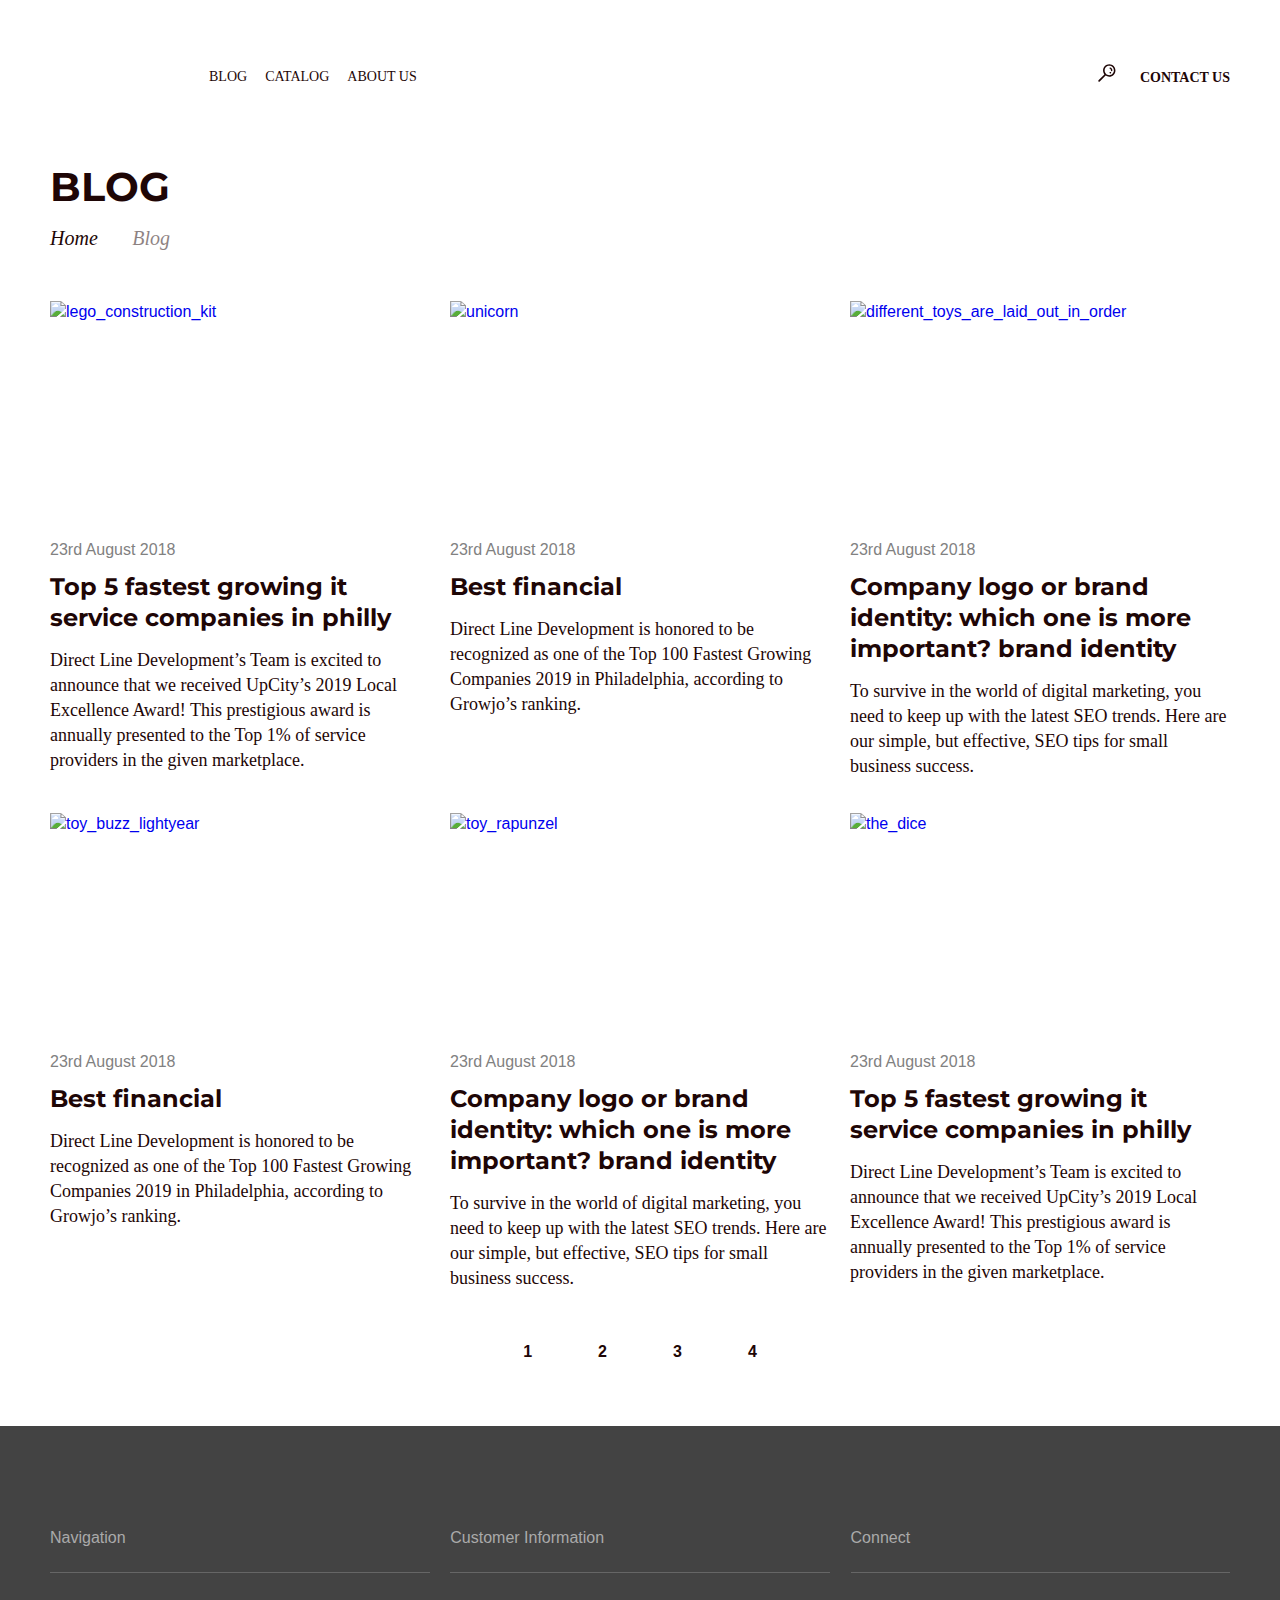
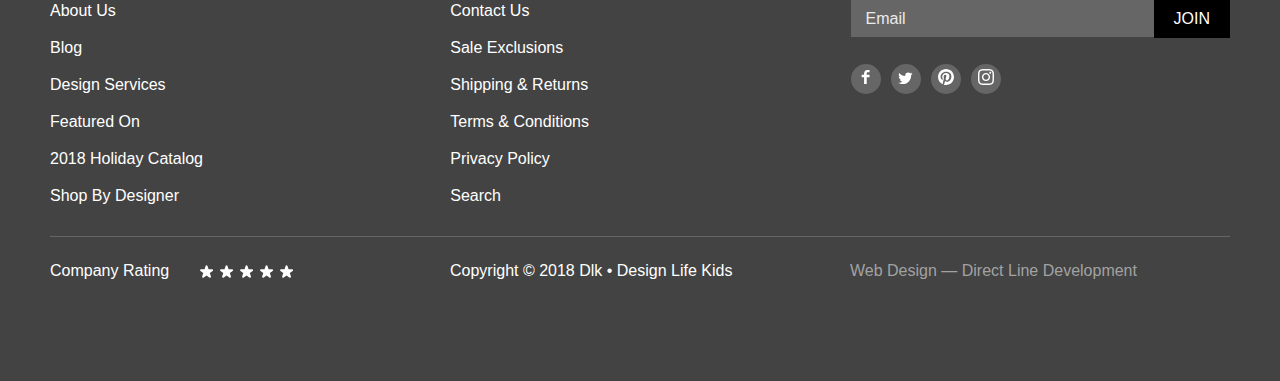
==== commit 2193815c: "№1 Модуль" ====
--- a/pages/blog.html
+++ b/pages/blog.html
@@ -21,15 +21,15 @@
                 <a class="header__link" href="../index.html"></a> 
                 <ul class="nav__list">
                     <li class="nav__list_item">
-                        <a class="nav__list_link open_sans" href="../pages/blog.html">Blog</a>
+                        <a class="nav__list_link open_sans_serifs" href="../pages/blog.html">Blog</a>
                     </li>
 
                     <li class="nav__list_item">
-                        <a class="nav__list_link open_sans" href="../pages/catalog.html">Catalog</a>
+                        <a class="nav__list_link open_sans_serifs" href="../pages/catalog.html">Catalog</a>
                     </li>
 
                     <li class="nav__list_item">
-                        <a class="nav__list_link open_sans" href="#">About Us</a>  
+                        <a class="nav__list_link open_sans_serifs" href="#">About Us</a>  
                     </li>
                 </ul>
 
@@ -39,7 +39,7 @@
                         <path d="M11.2614 0.26001C7.83851 0.26001 5.05615 3.08001 5.05615 6.52001C5.05615 7.98001 5.55657 9.30002 6.37727 10.38L0.492277 16.32C0.151988 16.68 0.151988 17.24 0.492277 17.58C0.67243 17.76 0.892618 17.84 1.1128 17.84C1.35301 17.84 1.57319 17.76 1.75334 17.58L7.63834 11.62C8.65921 12.36 9.90026 12.78 11.2414 12.78C14.6643 12.78 17.4467 9.96001 17.4467 6.52001C17.4667 3.06001 14.6843 0.26001 11.2614 0.26001ZM11.2614 11.2C8.71926 11.2 6.65751 9.10001 6.65751 6.52001C6.65751 3.94001 8.71926 1.84001 11.2614 1.84001C13.8036 1.84001 15.8653 3.94001 15.8653 6.52001C15.8653 9.10001 13.8036 11.2 11.2614 11.2ZM14.364 6.60001C14.324 6.94001 14.0238 7.20001 13.6835 7.20001C13.6434 7.20001 13.6234 7.20001 13.5834 7.20001C13.2031 7.14001 12.9428 6.80001 12.9829 6.42001C13.123 5.38001 11.962 4.84001 11.902 4.82001C11.5617 4.66001 11.4015 4.24001 11.5617 3.90001C11.7218 3.56001 12.1221 3.40001 12.4825 3.54001C12.5625 3.56001 14.6443 4.52001 14.364 6.60001ZM12.9028 8.12001C13.0429 8.26001 13.143 8.48002 13.143 8.68002C13.143 8.90002 13.0629 9.10001 12.9028 9.24002C12.7627 9.38002 12.5425 9.48002 12.3423 9.48002C12.1422 9.48002 11.922 9.40001 11.7819 9.24002C11.6417 9.10001 11.5417 8.88002 11.5417 8.68002C11.5417 8.48002 11.6217 8.26001 11.7819 8.12001C11.922 7.98001 12.1422 7.88002 12.3423 7.88002C12.5425 7.88002 12.7427 7.96001 12.9028 8.12001Z" fill="#1E0606"/>
                         </svg>
                 </a>
-                <a class="nav__contact" href="../pages/contact.html">Contact us</a>
+                <a class="nav__contact open_sans_serifs" href="../pages/contact.html">Contact us</a>
             </div>
 
         </header>
@@ -70,7 +70,7 @@
 
                 <ul class="blog_ul">
                     <li class="blog_list">
-                        <a href="#" class="blog_link"><img src="../static/image/lego.jpg" alt=""></a>
+                        <a href="#" class="blog_link"><img src="../static/image/lego.jpg" width="380" height="220" alt="lego_construction_kit"></a>
                         <p class="blog_text open_sans">23rd August 2018</p>
 
                         <a href="#" class="blog-li__tetx">Top 5 fastest growing it service companies in philly</a>
@@ -78,7 +78,7 @@
                     </li>
 
                     <li class="blog_list">
-                        <a href="#" class="blog_link"><img src="../static/image/unicorn.jpg" alt=""></a>
+                        <a href="#" class="blog_link"><img src="../static/image/unicorn.jpg" width="380" height="220" alt="unicorn"></a>
                         <p class="blog_text open_sans">23rd August 2018</p>
 
                         <a href="#" class="blog-li__tetx">Best financial</a>
@@ -86,7 +86,7 @@
                     </li>
 
                     <li class="blog_list">
-                        <a href="#" class="blog_link"><img src="../static/image/toys_vertically.jpg" alt=""></a>
+                        <a href="#" class="blog_link"><img src="../static/image/toys_vertically.jpg" width="380" height="220" alt="different_toys_are_laid_out_in_order"></a>
                         <p class="blog_text open_sans">23rd August 2018</p>
 
                         <a href="#" class="blog-li__tetx">Company logo or brand identity: which one is more important? brand identity</a>
@@ -94,7 +94,7 @@
                     </li>
 
                     <li class="blog_list">
-                        <a href="#"><img src="../static/image/buzz_lightyear.jpg" alt=""></a>
+                        <a href="#"><img src="../static/image/buzz_lightyear.jpg" width="380" height="220" alt="toy_buzz_lightyear"></a>
                         <p class="blog_text open_sans">23rd August 2018</p>
 
                         <a href="#" class="blog-li__tetx">Best financial</a>
@@ -102,7 +102,7 @@
                     </li>
 
                     <li class="blog_list">
-                        <a href="#"><img src="../static/image/rapunzel.jpg" alt=""></a>
+                        <a href="#"><img src="../static/image/rapunzel.jpg" width="380" height="220" alt="toy_rapunzel"></a>
                         <p class="blog_text open_sans">23rd August 2018</p>
 
                         <a href="#" class="blog-li__tetx">Company logo or brand identity: which one is more important? brand identity</a>
@@ -110,7 +110,7 @@
                     </li>
                     
                     <li class="blog_list">
-                        <a href="#"><img src="../static/image/diamonds.jpg" alt=""></a>
+                        <a href="#"><img src="../static/image/diamonds.jpg" width="380" height="220" alt="the_dice"></a>
                         <p class="blog_text open_sans">23rd August 2018</p>
 
                         <a href="#" class="blog-li__tetx">Top 5 fastest growing it service companies in philly</a>
--- a/style/common.min.css
+++ b/style/common.min.css
@@ -1 +1 @@
-.montserrat{font-family:'Montserrat',sans-serif;font-style:normal;font-weight:700;font-size:40px;line-height:46px;text-transform:uppercase}.montserrat1{font-family:'Montserrat',sans-serif;font-style:normal;font-weight:700;font-size:38px;line-height:46px;text-transform:uppercase}.crimson_text{font-family:'Crimson Text';font-style:italic;font-weight:400;font-size:20px;line-height:26px}.open_sans{font-family:'Open Sans',sans-serif;font-style:normal;font-weight:400;font-size:16px;line-height:22px}.open_sans2{font-family:'Open Sans',sans-serif;font-style:normal;font-weight:700;font-size:16px;line-height:22px}.roboto{font-family:'Roboto';font-style:normal;font-weight:400;font-size:14px;line-height:16px}body{font-family:"Open Sans",sans-serif;font-style:normal;font-weight:400;font-size:16px;line-height:22px;color:#1E0606;margin:0;padding:0}h1,h2,h3{font-family:"Montserrat",sans-serif;font-style:normal;font-weight:700;font-size:40px;line-height:49px;text-transform:uppercase;margin:0;padding:0}li{list-style-type:none}img{display:block;max-width:100%}a{text-decoration:none}input:hover{outline:none;border:1px solid #C29974;transition:.2s}input:focus{outline:none;border:1px solid #C29974}input:disabled{outline:none;border:1px solid #f5f5f5}.container{max-width:1180px;margin:0 auto}*,::before,::after{margin:0;padding:0;box-sizing:border-box}.hidden__title{display:none}.custom__checkbox,.input__radio,.radio__amount{position:absolute;z-index:-1;opacity:0}.custom__checkbox,.input__radio,.checkbox__label:hover{text-decoration:underline;cursor:pointer}.custom__checkbox+.checkbox__label::before{content:'';display:inline-block;width:19px;height:19px;border:2px solid #C29974;border-radius:3px;margin-right:14px;cursor:pointer}.custom__checkbox:checked+.checkbox__label::before{background-image:url(../static/icons/frame_check2.svg);background-repeat:no-repeat;background-position:right top;background-size:95%}.botton__link{text-transform:uppercase;color:#FFF;padding:10px 20px;max-width:max-content;background:#000;border:none;cursor:pointer;transition:.2s}.botton__link:hover{background:#C29974}.botton__link:active{background-color:#cfaf91}.botton__link:disabled{background:#c7c1c1}.header{display:flex;align-items:center;margin-top:50px}.header__link{background-image:url(../static/icons/logo.svg);background-repeat:no-repeat;width:100px;height:52px}.header__link:hover{opacity:.5;transition:.2s}.header__link:active{opacity:.1}.nav__list{display:flex;margin-left:59px}.nav__list_item{margin-right:18px}.nav__list_link{font-size:14px;line-height:19px;color:#1E0606;text-transform:uppercase}.nav__list_link:hover{opacity:.5;transition:.2s}.nav__list_link:active{opacity:.1}.contact__wrapper{margin-left:auto}.search__btn :hover{opacity:.5;transition:.2s}.search__btn :active{opacity:.1}.nav__contact{font-family:'Open Sans';font-style:normal;font-weight:700;font-size:14px;line-height:19px;color:#1E0606;text-transform:uppercase;margin-left:19px}.nav__contact:hover{opacity:.5;transition:.2s}.nav__contact:active{opacity:.1}.footer{height:555px;background:#434343}.footer__wrap{display:flex;justify-content:space-between;column-gap:20px}.footer__section{margin-top:101px}.footer__title{color:#AAA;margin-bottom:27px;border-bottom:1px solid #666;padding-bottom:23px}.footer__list{width:380px}.footer__list_item{margin-top:15px}.footer__list-link{color:#FFF}.footer__list-link:hover{opacity:.5;transition:.2s}.footer__list-link:active{opacity:.2}.footer__form-wrap{display:flex}.footer__form_input{border:0;width:303px;height:37px;padding-left:14px;background-color:#666;color:#FFFDFD}.footer__form_input::-webkit-input-placeholder{color:#EBEBEB}.footer__form_input:hover{outline:none;border:1px solid #FFFDFD}.footer__form_input:focus{outline:none;border:1px solid #FFFDFD}.connect__list{display:flex;margin-top:26px}.connect__list_item{margin-right:10px;padding:5px;text-align:center;width:30px;height:30px;background:#666;border-radius:15px}.connect__list-img:hover{opacity:.5;transition:.2s}.connect__list-img:active{opacity:.2}.footer__bottom__text{color:#FFF}.footer__bottom__text,.rating__wrap{max-width:400px;width:100%}.footer__bottom__link{color:#A2A2A2}.footer__bottom__link:hover{color:#FFF;text-decoration:underline;transition:.2s}.footer__bottom-wrap{margin-top:29px;display:flex;border-top:1px solid #666;padding-top:23px}.rating__wrap{display:flex;align-items:center}.rating__wrap:hover .rating__company{color:#C29974;transition:.2s}.rating__wrap:checked .rating__company{color:#C29974}.rating__company{color:#FFF}.rating__company:hover{color:#C29974;cursor:pointer}.rating__group{position:relative;width:95px;height:13px;margin-left:31px;background:url(../static/icons/star.svg),url(../static/icons/star.svg) 20px,url(../static/icons/star.svg) 40px,url(../static/icons/star.svg) 60px,url(../static/icons/star.svg) 80px;background-repeat:no-repeat;transition:.2s}.rating__input{position:absolute;align-items:center;top:0;left:0;appearance:none;display:block;height:13px;cursor:pointer}.rating__input:hover{background:url(../static/icons/star_hover.svg),url(../static/icons/star_hover.svg) 20px,url(../static/icons/star_hover.svg) 40px,url(../static/icons/star_hover.svg) 60px,url(../static/icons/star_hover.svg) 80px;background-repeat:no-repeat;border:none;transition:.2s}.rating__input:hover~.rating__input{background:url(../static/icons/star.svg),url(../static/icons/star.svg) 20px,url(../static/icons/star.svg) 40px,url(../static/icons/star.svg) 60px,url(../static/icons/star.svg) 80px;background-repeat:no-repeat;transition:.2s}.rating__input:checked{border:none;background:url(../static/icons/star_checked.svg),url(../static/icons/star_checked.svg) 20px,url(../static/icons/star_checked.svg) 40px,url(../static/icons/star_checked.svg) 60px,url(../static/icons/star_checked.svg) 80px;background-repeat:no-repeat;transition:.2s}.rating__input:nth-of-type(1){width:15px;z-index:5}.rating__input:nth-of-type(2){width:35px;z-index:4}.rating__input:nth-of-type(3){width:55px;z-index:3}.rating__input:nth-of-type(4){width:75px;z-index:2}.rating__input:nth-of-type(5){width:95px;z-index:1}.catalog__img{width:280px;height:270px}.catalog__item{position:absolute;font-size:26px;line-height:32px;text-align:center;text-transform:uppercase;top:50%;left:50%;transform:translate(-50%,-50%);color:#FFF;cursor:pointer}.catalog__item:hover{text-decoration:underline}.catalog__item:active{text-decoration:underline}.bread_crumb{margin-top:62px;margin-bottom:50px}.title_crubs{margin:0;text-transform:uppercase}.crub_ul{display:flex;margin-top:15px}.link_crub{color:#1E0606}.crub_li:not(:last-child)::after{content:url(../static/icons/vector_crumb.svg);margin:10px}.link_crub1{margin-left:10px;color:#1E0606;opacity:.5}.pagination{margin-top:29px;margin-bottom:59px}.pagination__wrap{display:flex;align-items:center;justify-content:space-between}.pagination_vector{background-image:url(../static/icons/vector_pagination_1.svg);background-repeat:no-repeat;width:19px;height:31px}.pagination_vector:hover{background-image:url(../static/icons/vector_pagination_hover.svg);background-repeat:no-repeat;width:19px;height:31px;transform:rotate(180deg)}.pagination_vector:active{background-image:url(../static/icons/vector_pagination_active.svg);background-repeat:no-repeat;width:19px;height:31px;transform:rotate(180deg)}.pag_ul{display:flex}.span_nb{padding:33px;font-weight:700;font-size:16px;line-height:20px;cursor:pointer}.span_nb:hover{color:#C29974;transition:.2s}.span_nb:active{color:#AAA}.pagination_vector1{background-image:url(../static/icons/vector_pagination_2.svg);background-repeat:no-repeat;width:19px;height:31px}.pagination_vector1:hover{background-image:url(../static/icons/vector_pagination_hover.svg);background-repeat:no-repeat;width:19px;height:31px}.pagination_vector1:active{background-image:url(../static/icons/vector_pagination_active.svg);background-repeat:no-repeat;width:19px;height:31px}.form__contact{background:#E5EAF8;padding:40px 42px;width:680px}.input_name{display:block;padding-left:20px;width:598px;height:50px;margin-top:3px;border:1px solid rgba(0,0,0,0.2)}.input_name::-webkit-input-placeholder{color:#1E0606}.field__wrap{display:flex;margin-top:18px}.input_phone,.input_email{display:block;width:289px;height:50px;margin-right:20px;margin-top:3px;margin-bottom:19px;border:1px solid rgba(0,0,0,0.2)}.input_message{display:block;margin-bottom:20px;resize:none;width:598px;height:150px;border:1px solid rgba(0,0,0,0.2)}.input_message:hover{outline:none;border:1px solid #C29974;transition:.2s}.input_message:focus{outline:none;border:1px solid #C29974}.input_message:disabled{outline:none;border:1px solid #f5f5f5}.from__processing{margin-bottom:15px}+.montserrat{font-family:'Montserrat',sans-serif;font-style:normal;font-weight:700;font-size:40px;line-height:46px;text-transform:uppercase}.montserrat1{font-family:'Montserrat',sans-serif;font-style:normal;font-weight:700;font-size:38px;line-height:46px;text-transform:uppercase}.crimson_text{font-family:'Crimson Text';font-style:italic;font-weight:400;font-size:20px;line-height:26px}.open_sans{font-family:'Open Sans',sans-serif;font-style:normal;font-weight:400;font-size:16px;line-height:22px}.open_sans_serifs{font-family:'Open Sans';font-style:normal;font-weight:400;font-size:14px;line-height:19px}.open_sans2{font-family:'Open Sans',sans-serif;font-style:normal;font-weight:700;font-size:16px;line-height:22px}.roboto{font-family:'Roboto';font-style:normal;font-weight:400;font-size:14px;line-height:16px}body{font-family:"Open Sans",sans-serif;font-style:normal;font-weight:400;font-size:16px;line-height:22px;color:#1E0606;margin:0;padding:0}h1,h2,h3{font-family:"Montserrat",sans-serif;font-style:normal;font-weight:700;font-size:40px;line-height:49px;text-transform:uppercase;margin:0;padding:0}li{list-style-type:none}img{display:block;max-width:100%}a{text-decoration:none}input:hover{outline:none;border:1px solid #C29974;transition:.2s}input:focus{outline:none;border:1px solid #C29974}input:disabled{outline:none;border:1px solid #f5f5f5}.container{max-width:1180px;margin:0 auto}*,::before,::after{margin:0;padding:0;box-sizing:border-box}.hidden__title{display:none}.custom__checkbox,.input__radio,.radio__amount{position:absolute;z-index:-1;opacity:0}.custom__checkbox,.input__radio,.checkbox__label:hover{text-decoration:underline;cursor:pointer}.custom__checkbox+.checkbox__label::before{content:'';display:inline-block;width:19px;height:19px;border:2px solid #C29974;background:#FFF;border-radius:3px;margin-right:14px;cursor:pointer}.custom__checkbox:checked+.checkbox__label::before{background-image:url(../static/icons/frame_check2.svg);background-repeat:no-repeat;background-position:right top;background-size:95%}.botton__link{text-transform:uppercase;color:#FFF;padding:10px 20px;max-width:max-content;background:#000;border:none;cursor:pointer;transition:.2s}.botton__link:hover{background:#C29974}.botton__link:active{background-color:#cfaf91}.botton__link:disabled{background:#c7c1c1}.header{display:flex;align-items:center;margin-top:50px}.header__link{background-image:url(../static/icons/logo.svg);background-repeat:no-repeat;width:100px;height:52px}.header__link:hover{opacity:.5;transition:.2s}.header__link:active{opacity:.1}.nav__list{display:flex;margin-left:59px}.nav__list_item{margin-right:18px}.nav__list_link{font-size:14px;line-height:19px;color:#1E0606;text-transform:uppercase}.nav__list_link:hover{opacity:.5;transition:.2s}.nav__list_link:active{opacity:.1}.contact__wrapper{margin-left:auto}.search__btn :hover{opacity:.5;transition:.2s}.search__btn :active{opacity:.1}.nav__contact{font-weight:700;color:#1E0606;text-transform:uppercase;margin-left:19px}.nav__contact:hover{opacity:.5;transition:.2s}.nav__contact:active{opacity:.1}.footer{height:555px;background:#434343}.footer__wrap{display:flex;justify-content:space-between;column-gap:20px}.footer__section{margin-top:101px}.footer__title{color:#AAA;margin-bottom:27px;border-bottom:1px solid #666;padding-bottom:23px}.footer__list{width:380px}.footer__list_item{margin-top:15px}.footer__list-link{color:#FFF}.footer__list-link:hover{opacity:.5;transition:.2s}.footer__list-link:active{opacity:.2}.footer__form-wrap{display:flex}.footer__form_input{border:0;width:303px;height:37px;padding-left:15px;background-color:#666;color:#FFFDFD}.footer__form_input::-webkit-input-placeholder{color:#EBEBEB}.footer__form_input:hover{outline:none;border:1px solid #FFFDFD}.footer__form_input:focus{outline:none;border:1px solid #FFFDFD}.connect__list{display:flex;margin-top:26px}.connect__list_item{margin-right:10px;padding:5px;text-align:center;width:30px;height:30px;background:#666;border-radius:15px}.connect__list-img:hover{opacity:.5;transition:.2s}.connect__list-img:active{opacity:.2}.footer__bottom__text{color:#FFF}.footer__bottom__text,.rating__wrap{max-width:400px;width:100%}.footer__bottom__link{color:#A2A2A2}.footer__bottom__link:hover{color:#FFF;text-decoration:underline;transition:.2s}.footer__bottom-wrap{margin-top:29px;display:flex;border-top:1px solid #666;padding-top:23px}.rating__wrap{display:flex;align-items:center}.rating__wrap:hover .rating__company{color:#C29974;transition:.2s}.rating__wrap:checked .rating__company{color:#C29974}.rating__company{color:#FFF}.rating__company:hover{color:#C29974;cursor:pointer}.rating__group{position:relative;width:95px;height:13px;margin-left:31px;background:url(../static/icons/star.svg),url(../static/icons/star.svg) 20px,url(../static/icons/star.svg) 40px,url(../static/icons/star.svg) 60px,url(../static/icons/star.svg) 80px;background-repeat:no-repeat;transition:.2s}.rating__input{position:absolute;align-items:center;top:0;left:0;appearance:none;display:block;height:13px;cursor:pointer}.rating__input:hover{background:url(../static/icons/star_hover.svg),url(../static/icons/star_hover.svg) 20px,url(../static/icons/star_hover.svg) 40px,url(../static/icons/star_hover.svg) 60px,url(../static/icons/star_hover.svg) 80px;background-repeat:no-repeat;border:none;transition:.2s}.rating__input:hover~.rating__input{background:url(../static/icons/star.svg),url(../static/icons/star.svg) 20px,url(../static/icons/star.svg) 40px,url(../static/icons/star.svg) 60px,url(../static/icons/star.svg) 80px;background-repeat:no-repeat;transition:.2s}.rating__input:checked{border:none;background:url(../static/icons/star_checked.svg),url(../static/icons/star_checked.svg) 20px,url(../static/icons/star_checked.svg) 40px,url(../static/icons/star_checked.svg) 60px,url(../static/icons/star_checked.svg) 80px;background-repeat:no-repeat;transition:.2s}.rating__input:nth-of-type(1){width:15px;z-index:5}.rating__input:nth-of-type(2){width:35px;z-index:4}.rating__input:nth-of-type(3){width:55px;z-index:3}.rating__input:nth-of-type(4){width:75px;z-index:2}.rating__input:nth-of-type(5){width:95px;z-index:1}.catalog__img{width:280px;height:270px;background-color:#EEE4DB}.catalog__item{position:absolute;font-size:26px;line-height:32px;text-align:center;text-transform:uppercase;top:50%;left:50%;transform:translate(-50%,-50%);color:#FFF;cursor:pointer}.catalog__item:hover{text-decoration:underline}.catalog__item:active{text-decoration:underline}.bread_crumb{margin-top:62px;margin-bottom:50px}.title_crubs{margin:0;text-transform:uppercase}.crub_ul{display:flex;margin-top:15px}.link_crub{color:#1E0606}.crub_li:not(:last-child)::after{content:url(../static/icons/vector_crumb.svg);margin:10px}.link_crub1{margin-left:10px;color:#1E0606;opacity:.5}.pagination{margin-top:29px;margin-bottom:59px}.pagination__wrap{display:flex;align-items:center;justify-content:space-between}.pagination_vector{background-image:url(../static/icons/vector_pagination_1.svg);background-repeat:no-repeat;width:19px;height:31px}.pagination_vector:hover{background-image:url(../static/icons/vector_pagination_hover.svg);background-repeat:no-repeat;width:19px;height:31px;transform:rotate(180deg)}.pagination_vector:active{background-image:url(../static/icons/vector_pagination_active.svg);background-repeat:no-repeat;width:19px;height:31px;transform:rotate(180deg)}.pag_ul{display:flex}.span_nb{padding:33px;font-weight:700;font-size:16px;line-height:20px;cursor:pointer}.span_nb:hover{color:#C29974;transition:.2s}.span_nb:active{color:#AAA}.pagination_vector1{background-image:url(../static/icons/vector_pagination_2.svg);background-repeat:no-repeat;width:19px;height:31px}.pagination_vector1:hover{background-image:url(../static/icons/vector_pagination_hover.svg);background-repeat:no-repeat;width:19px;height:31px}.pagination_vector1:active{background-image:url(../static/icons/vector_pagination_active.svg);background-repeat:no-repeat;width:19px;height:31px}.form__contact{background:#E5EAF8;padding:40px 42px;width:680px}.input_name{display:block;padding-left:20px;width:598px;height:50px;margin-top:3px;border:1px solid rgba(0,0,0,0.2)}.input_name::-webkit-input-placeholder{color:#1E0606}.field__wrap{display:flex;margin-top:18px}.input_phone,.input_email{display:block;width:289px;height:50px;margin-right:20px;margin-top:3px;margin-bottom:19px;border:1px solid rgba(0,0,0,0.2)}.input_message{display:block;margin-bottom:20px;resize:none;width:598px;height:150px;border:1px solid rgba(0,0,0,0.2)}.input_message:hover{outline:none;border:1px solid #C29974;transition:.2s}.input_message:focus{outline:none;border:1px solid #C29974}.input_message:disabled{outline:none;border:1px solid #f5f5f5}.from__processing{margin-bottom:15px}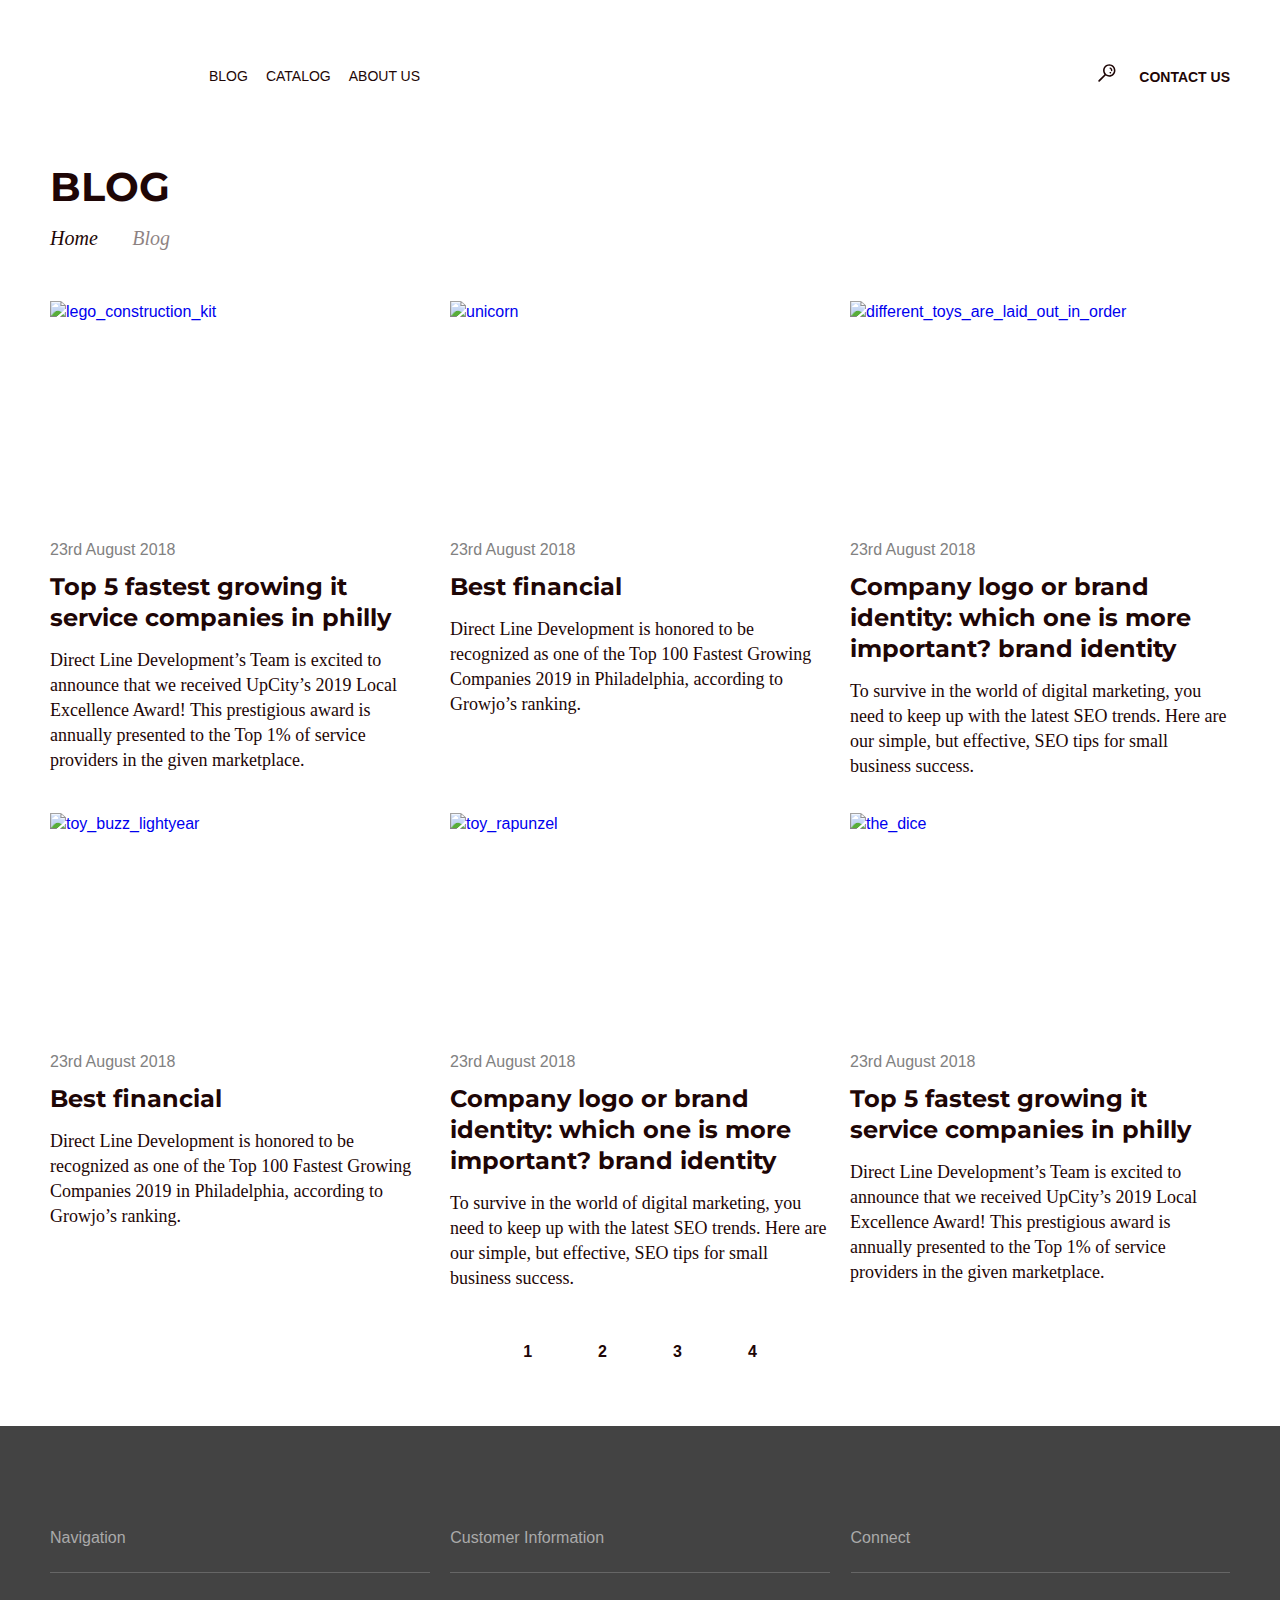
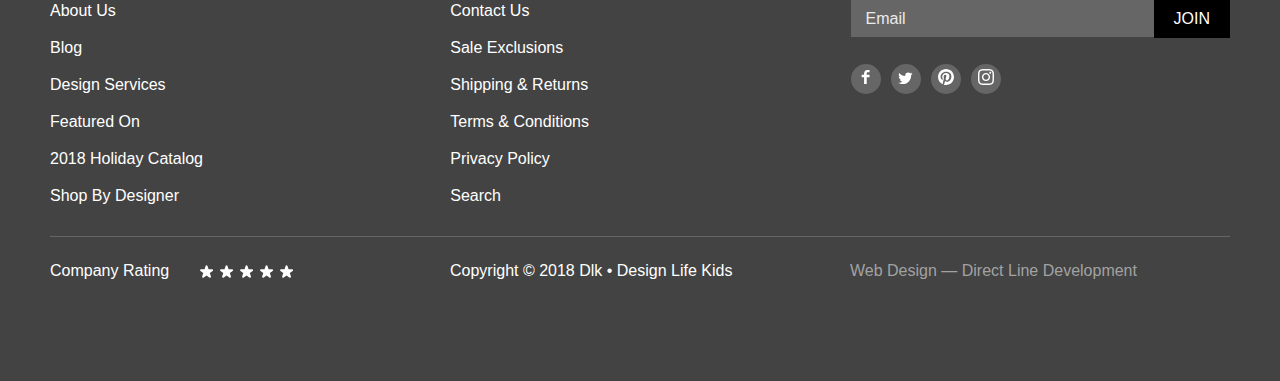
==== commit 22c9ad09: "№1 модуль." ====
--- a/pages/blog.html
+++ b/pages/blog.html
@@ -21,15 +21,15 @@
                 <a class="header__link" href="../index.html"></a> 
                 <ul class="nav__list">
                     <li class="nav__list_item">
-                        <a class="nav__list_link open_sans_serifs" href="../pages/blog.html">Blog</a>
+                        <a class="nav__list_link open_sans" href="../pages/blog.html">Blog</a>
                     </li>
 
                     <li class="nav__list_item">
-                        <a class="nav__list_link open_sans_serifs" href="../pages/catalog.html">Catalog</a>
+                        <a class="nav__list_link open_sans" href="../pages/catalog.html">Catalog</a>
                     </li>
 
                     <li class="nav__list_item">
-                        <a class="nav__list_link open_sans_serifs" href="#">About Us</a>  
+                        <a class="nav__list_link open_sans" href="#">About Us</a>  
                     </li>
                 </ul>
 
@@ -39,7 +39,7 @@
                         <path d="M11.2614 0.26001C7.83851 0.26001 5.05615 3.08001 5.05615 6.52001C5.05615 7.98001 5.55657 9.30002 6.37727 10.38L0.492277 16.32C0.151988 16.68 0.151988 17.24 0.492277 17.58C0.67243 17.76 0.892618 17.84 1.1128 17.84C1.35301 17.84 1.57319 17.76 1.75334 17.58L7.63834 11.62C8.65921 12.36 9.90026 12.78 11.2414 12.78C14.6643 12.78 17.4467 9.96001 17.4467 6.52001C17.4667 3.06001 14.6843 0.26001 11.2614 0.26001ZM11.2614 11.2C8.71926 11.2 6.65751 9.10001 6.65751 6.52001C6.65751 3.94001 8.71926 1.84001 11.2614 1.84001C13.8036 1.84001 15.8653 3.94001 15.8653 6.52001C15.8653 9.10001 13.8036 11.2 11.2614 11.2ZM14.364 6.60001C14.324 6.94001 14.0238 7.20001 13.6835 7.20001C13.6434 7.20001 13.6234 7.20001 13.5834 7.20001C13.2031 7.14001 12.9428 6.80001 12.9829 6.42001C13.123 5.38001 11.962 4.84001 11.902 4.82001C11.5617 4.66001 11.4015 4.24001 11.5617 3.90001C11.7218 3.56001 12.1221 3.40001 12.4825 3.54001C12.5625 3.56001 14.6443 4.52001 14.364 6.60001ZM12.9028 8.12001C13.0429 8.26001 13.143 8.48002 13.143 8.68002C13.143 8.90002 13.0629 9.10001 12.9028 9.24002C12.7627 9.38002 12.5425 9.48002 12.3423 9.48002C12.1422 9.48002 11.922 9.40001 11.7819 9.24002C11.6417 9.10001 11.5417 8.88002 11.5417 8.68002C11.5417 8.48002 11.6217 8.26001 11.7819 8.12001C11.922 7.98001 12.1422 7.88002 12.3423 7.88002C12.5425 7.88002 12.7427 7.96001 12.9028 8.12001Z" fill="#1E0606"/>
                         </svg>
                 </a>
-                <a class="nav__contact open_sans_serifs" href="../pages/contact.html">Contact us</a>
+                <a class="nav__contact open_sans" href="../pages/contact.html">Contact us</a>
             </div>
 
         </header>
--- a/style/common.min.css
+++ b/style/common.min.css
@@ -1 +1 @@
-.montserrat{font-family:'Montserrat',sans-serif;font-style:normal;font-weight:700;font-size:40px;line-height:46px;text-transform:uppercase}.montserrat1{font-family:'Montserrat',sans-serif;font-style:normal;font-weight:700;font-size:38px;line-height:46px;text-transform:uppercase}.crimson_text{font-family:'Crimson Text';font-style:italic;font-weight:400;font-size:20px;line-height:26px}.open_sans{font-family:'Open Sans',sans-serif;font-style:normal;font-weight:400;font-size:16px;line-height:22px}.open_sans_serifs{font-family:'Open Sans';font-style:normal;font-weight:400;font-size:14px;line-height:19px}.open_sans2{font-family:'Open Sans',sans-serif;font-style:normal;font-weight:700;font-size:16px;line-height:22px}.roboto{font-family:'Roboto';font-style:normal;font-weight:400;font-size:14px;line-height:16px}body{font-family:"Open Sans",sans-serif;font-style:normal;font-weight:400;font-size:16px;line-height:22px;color:#1E0606;margin:0;padding:0}h1,h2,h3{font-family:"Montserrat",sans-serif;font-style:normal;font-weight:700;font-size:40px;line-height:49px;text-transform:uppercase;margin:0;padding:0}li{list-style-type:none}img{display:block;max-width:100%}a{text-decoration:none}input:hover{outline:none;border:1px solid #C29974;transition:.2s}input:focus{outline:none;border:1px solid #C29974}input:disabled{outline:none;border:1px solid #f5f5f5}.container{max-width:1180px;margin:0 auto}*,::before,::after{margin:0;padding:0;box-sizing:border-box}.hidden__title{display:none}.custom__checkbox,.input__radio,.radio__amount{position:absolute;z-index:-1;opacity:0}.custom__checkbox,.input__radio,.checkbox__label:hover{text-decoration:underline;cursor:pointer}.custom__checkbox+.checkbox__label::before{content:'';display:inline-block;width:19px;height:19px;border:2px solid #C29974;background:#FFF;border-radius:3px;margin-right:14px;cursor:pointer}.custom__checkbox:checked+.checkbox__label::before{background-image:url(../static/icons/frame_check2.svg);background-repeat:no-repeat;background-position:right top;background-size:95%}.botton__link{text-transform:uppercase;color:#FFF;padding:10px 20px;max-width:max-content;background:#000;border:none;cursor:pointer;transition:.2s}.botton__link:hover{background:#C29974}.botton__link:active{background-color:#cfaf91}.botton__link:disabled{background:#c7c1c1}.header{display:flex;align-items:center;margin-top:50px}.header__link{background-image:url(../static/icons/logo.svg);background-repeat:no-repeat;width:100px;height:52px}.header__link:hover{opacity:.5;transition:.2s}.header__link:active{opacity:.1}.nav__list{display:flex;margin-left:59px}.nav__list_item{margin-right:18px}.nav__list_link{font-size:14px;line-height:19px;color:#1E0606;text-transform:uppercase}.nav__list_link:hover{opacity:.5;transition:.2s}.nav__list_link:active{opacity:.1}.contact__wrapper{margin-left:auto}.search__btn :hover{opacity:.5;transition:.2s}.search__btn :active{opacity:.1}.nav__contact{font-weight:700;color:#1E0606;text-transform:uppercase;margin-left:19px}.nav__contact:hover{opacity:.5;transition:.2s}.nav__contact:active{opacity:.1}.footer{height:555px;background:#434343}.footer__wrap{display:flex;justify-content:space-between;column-gap:20px}.footer__section{margin-top:101px}.footer__title{color:#AAA;margin-bottom:27px;border-bottom:1px solid #666;padding-bottom:23px}.footer__list{width:380px}.footer__list_item{margin-top:15px}.footer__list-link{color:#FFF}.footer__list-link:hover{opacity:.5;transition:.2s}.footer__list-link:active{opacity:.2}.footer__form-wrap{display:flex}.footer__form_input{border:0;width:303px;height:37px;padding-left:15px;background-color:#666;color:#FFFDFD}.footer__form_input::-webkit-input-placeholder{color:#EBEBEB}.footer__form_input:hover{outline:none;border:1px solid #FFFDFD}.footer__form_input:focus{outline:none;border:1px solid #FFFDFD}.connect__list{display:flex;margin-top:26px}.connect__list_item{margin-right:10px;padding:5px;text-align:center;width:30px;height:30px;background:#666;border-radius:15px}.connect__list-img:hover{opacity:.5;transition:.2s}.connect__list-img:active{opacity:.2}.footer__bottom__text{color:#FFF}.footer__bottom__text,.rating__wrap{max-width:400px;width:100%}.footer__bottom__link{color:#A2A2A2}.footer__bottom__link:hover{color:#FFF;text-decoration:underline;transition:.2s}.footer__bottom-wrap{margin-top:29px;display:flex;border-top:1px solid #666;padding-top:23px}.rating__wrap{display:flex;align-items:center}.rating__wrap:hover .rating__company{color:#C29974;transition:.2s}.rating__wrap:checked .rating__company{color:#C29974}.rating__company{color:#FFF}.rating__company:hover{color:#C29974;cursor:pointer}.rating__group{position:relative;width:95px;height:13px;margin-left:31px;background:url(../static/icons/star.svg),url(../static/icons/star.svg) 20px,url(../static/icons/star.svg) 40px,url(../static/icons/star.svg) 60px,url(../static/icons/star.svg) 80px;background-repeat:no-repeat;transition:.2s}.rating__input{position:absolute;align-items:center;top:0;left:0;appearance:none;display:block;height:13px;cursor:pointer}.rating__input:hover{background:url(../static/icons/star_hover.svg),url(../static/icons/star_hover.svg) 20px,url(../static/icons/star_hover.svg) 40px,url(../static/icons/star_hover.svg) 60px,url(../static/icons/star_hover.svg) 80px;background-repeat:no-repeat;border:none;transition:.2s}.rating__input:hover~.rating__input{background:url(../static/icons/star.svg),url(../static/icons/star.svg) 20px,url(../static/icons/star.svg) 40px,url(../static/icons/star.svg) 60px,url(../static/icons/star.svg) 80px;background-repeat:no-repeat;transition:.2s}.rating__input:checked{border:none;background:url(../static/icons/star_checked.svg),url(../static/icons/star_checked.svg) 20px,url(../static/icons/star_checked.svg) 40px,url(../static/icons/star_checked.svg) 60px,url(../static/icons/star_checked.svg) 80px;background-repeat:no-repeat;transition:.2s}.rating__input:nth-of-type(1){width:15px;z-index:5}.rating__input:nth-of-type(2){width:35px;z-index:4}.rating__input:nth-of-type(3){width:55px;z-index:3}.rating__input:nth-of-type(4){width:75px;z-index:2}.rating__input:nth-of-type(5){width:95px;z-index:1}.catalog__img{width:280px;height:270px;background-color:#EEE4DB}.catalog__item{position:absolute;font-size:26px;line-height:32px;text-align:center;text-transform:uppercase;top:50%;left:50%;transform:translate(-50%,-50%);color:#FFF;cursor:pointer}.catalog__item:hover{text-decoration:underline}.catalog__item:active{text-decoration:underline}.bread_crumb{margin-top:62px;margin-bottom:50px}.title_crubs{margin:0;text-transform:uppercase}.crub_ul{display:flex;margin-top:15px}.link_crub{color:#1E0606}.crub_li:not(:last-child)::after{content:url(../static/icons/vector_crumb.svg);margin:10px}.link_crub1{margin-left:10px;color:#1E0606;opacity:.5}.pagination{margin-top:29px;margin-bottom:59px}.pagination__wrap{display:flex;align-items:center;justify-content:space-between}.pagination_vector{background-image:url(../static/icons/vector_pagination_1.svg);background-repeat:no-repeat;width:19px;height:31px}.pagination_vector:hover{background-image:url(../static/icons/vector_pagination_hover.svg);background-repeat:no-repeat;width:19px;height:31px;transform:rotate(180deg)}.pagination_vector:active{background-image:url(../static/icons/vector_pagination_active.svg);background-repeat:no-repeat;width:19px;height:31px;transform:rotate(180deg)}.pag_ul{display:flex}.span_nb{padding:33px;font-weight:700;font-size:16px;line-height:20px;cursor:pointer}.span_nb:hover{color:#C29974;transition:.2s}.span_nb:active{color:#AAA}.pagination_vector1{background-image:url(../static/icons/vector_pagination_2.svg);background-repeat:no-repeat;width:19px;height:31px}.pagination_vector1:hover{background-image:url(../static/icons/vector_pagination_hover.svg);background-repeat:no-repeat;width:19px;height:31px}.pagination_vector1:active{background-image:url(../static/icons/vector_pagination_active.svg);background-repeat:no-repeat;width:19px;height:31px}.form__contact{background:#E5EAF8;padding:40px 42px;width:680px}.input_name{display:block;padding-left:20px;width:598px;height:50px;margin-top:3px;border:1px solid rgba(0,0,0,0.2)}.input_name::-webkit-input-placeholder{color:#1E0606}.field__wrap{display:flex;margin-top:18px}.input_phone,.input_email{display:block;width:289px;height:50px;margin-right:20px;margin-top:3px;margin-bottom:19px;border:1px solid rgba(0,0,0,0.2)}.input_message{display:block;margin-bottom:20px;resize:none;width:598px;height:150px;border:1px solid rgba(0,0,0,0.2)}.input_message:hover{outline:none;border:1px solid #C29974;transition:.2s}.input_message:focus{outline:none;border:1px solid #C29974}.input_message:disabled{outline:none;border:1px solid #f5f5f5}.from__processing{margin-bottom:15px}+.montserrat{font-family:'Montserrat',sans-serif;font-style:normal;font-weight:700;font-size:40px;line-height:46px;text-transform:uppercase}.montserrat1{font-family:'Montserrat',sans-serif;font-style:normal;font-weight:700;font-size:38px;line-height:46px;text-transform:uppercase}.crimson_text{font-family:'Crimson Text';font-style:italic;font-weight:400;font-size:20px;line-height:26px}.open_sans{font-family:'Open Sans',sans-serif;font-style:normal;font-weight:400;font-size:16px;line-height:22px}.open_sans2{font-family:'Open Sans',sans-serif;font-style:normal;font-weight:700;font-size:16px;line-height:22px}.roboto{font-family:'Roboto';font-style:normal;font-weight:400;font-size:14px;line-height:16px}body{font-family:"Open Sans",sans-serif;font-style:normal;font-weight:400;font-size:16px;line-height:22px;color:#1E0606;margin:0;padding:0}h1,h2,h3{font-family:"Montserrat",sans-serif;font-style:normal;font-weight:700;font-size:40px;line-height:49px;text-transform:uppercase;margin:0;padding:0}li{list-style-type:none}img{display:block;max-width:100%}a{text-decoration:none}input:hover{outline:none;border:1px solid #C29974;transition:.2s}input:focus{outline:none;border:1px solid #C29974}input:disabled{outline:none;border:1px solid #f5f5f5}.container{max-width:1180px;margin:0 auto}*,::before,::after{margin:0;padding:0;box-sizing:border-box}.hidden__title{display:none}.custom__checkbox,.input__radio,.radio__amount{position:absolute;z-index:-1;opacity:0}.custom__checkbox,.input__radio,.checkbox__label:hover{text-decoration:underline;cursor:pointer}.custom__checkbox+.checkbox__label::before{content:'';display:inline-block;width:19px;height:19px;border:2px solid #C29974;background:#FFF;border-radius:3px;margin-right:14px;cursor:pointer}.custom__checkbox:checked+.checkbox__label::before{background-image:url(../static/icons/frame_check2.svg);background-repeat:no-repeat;background-position:right top;background-size:95%}.botton__link{text-transform:uppercase;color:#FFF;padding:10px 20px;max-width:max-content;background:#000;border:none;cursor:pointer;transition:.2s}.botton__link:hover{background:#C29974}.botton__link:active{background-color:#cfaf91}.botton__link:disabled{background:#c7c1c1}.header{display:flex;align-items:center;margin-top:50px}.header__link{background-image:url(../static/icons/logo.svg);background-repeat:no-repeat;width:100px;height:52px}.header__link:hover{opacity:.5;transition:.2s}.header__link:active{opacity:.1}.nav__list{display:flex;margin-left:59px}.nav__list_item{margin-right:18px}.nav__list_link{font-size:14px;line-height:19px;color:#1E0606;text-transform:uppercase}.nav__list_link:hover{opacity:.5;transition:.2s}.nav__list_link:active{opacity:.1}.contact__wrapper{margin-left:auto}.search__btn :hover{opacity:.5;transition:.2s}.search__btn :active{opacity:.1}.nav__contact{font-weight:700;font-size:14px;line-height:19px;color:#1E0606;text-transform:uppercase;margin-left:19px}.nav__contact:hover{opacity:.5;transition:.2s}.nav__contact:active{opacity:.1}.footer{height:555px;background:#434343}.footer__wrap{display:flex;justify-content:space-between;column-gap:20px}.footer__section{margin-top:101px}.footer__title{color:#AAA;margin-bottom:27px;border-bottom:1px solid #666;padding-bottom:23px}.footer__list{width:380px}.footer__list_item{margin-top:15px}.footer__list-link{color:#FFF}.footer__list-link:hover{opacity:.5;transition:.2s}.footer__list-link:active{opacity:.2}.footer__form-wrap{display:flex}.footer__form_input{border:0;width:303px;height:37px;padding-left:15px;background-color:#666;color:#FFFDFD}.footer__form_input::-webkit-input-placeholder{color:#EBEBEB}.footer__form_input:hover{outline:none;border:1px solid #FFFDFD}.footer__form_input:focus{outline:none;border:1px solid #FFFDFD}.connect__list{display:flex;margin-top:26px}.connect__list_item{margin-right:10px;padding:5px;text-align:center;width:30px;height:30px;background:#666;border-radius:15px}.connect__list-img:hover{opacity:.5;transition:.2s}.connect__list-img:active{opacity:.2}.footer__bottom__text{color:#FFF}.footer__bottom__text,.rating__wrap{max-width:400px;width:100%}.footer__bottom__link{color:#A2A2A2}.footer__bottom__link:hover{color:#FFF;text-decoration:underline;transition:.2s}.footer__bottom-wrap{margin-top:29px;display:flex;border-top:1px solid #666;padding-top:23px}.rating__wrap{display:flex;align-items:center}.rating__wrap:hover .rating__company{color:#C29974;transition:.2s}.rating__wrap:checked .rating__company{color:#C29974}.rating__company{color:#FFF}.rating__company:hover{color:#C29974;cursor:pointer}.rating__group{position:relative;width:95px;height:13px;margin-left:31px;background:url(../static/icons/star.svg),url(../static/icons/star.svg) 20px,url(../static/icons/star.svg) 40px,url(../static/icons/star.svg) 60px,url(../static/icons/star.svg) 80px;background-repeat:no-repeat;transition:.2s}.rating__input{position:absolute;align-items:center;top:0;left:0;appearance:none;display:block;height:13px;cursor:pointer}.rating__input:hover{background:url(../static/icons/star_hover.svg),url(../static/icons/star_hover.svg) 20px,url(../static/icons/star_hover.svg) 40px,url(../static/icons/star_hover.svg) 60px,url(../static/icons/star_hover.svg) 80px;background-repeat:no-repeat;border:none;transition:.2s}.rating__input:hover~.rating__input{background:url(../static/icons/star.svg),url(../static/icons/star.svg) 20px,url(../static/icons/star.svg) 40px,url(../static/icons/star.svg) 60px,url(../static/icons/star.svg) 80px;background-repeat:no-repeat;transition:.2s}.rating__input:checked{border:none;background:url(../static/icons/star_checked.svg),url(../static/icons/star_checked.svg) 20px,url(../static/icons/star_checked.svg) 40px,url(../static/icons/star_checked.svg) 60px,url(../static/icons/star_checked.svg) 80px;background-repeat:no-repeat;transition:.2s}.rating__input:nth-of-type(1){width:15px;z-index:5}.rating__input:nth-of-type(2){width:35px;z-index:4}.rating__input:nth-of-type(3){width:55px;z-index:3}.rating__input:nth-of-type(4){width:75px;z-index:2}.rating__input:nth-of-type(5){width:95px;z-index:1}.catalog__img{width:280px;height:270px;background-color:#EEE4DB}.catalog__item{position:absolute;font-size:26px;line-height:32px;text-align:center;text-transform:uppercase;top:50%;left:50%;transform:translate(-50%,-50%);color:#FFF;cursor:pointer}.catalog__item:hover{text-decoration:underline}.catalog__item:active{text-decoration:underline}.bread_crumb{margin-top:62px;margin-bottom:50px}.title_crubs{margin:0;text-transform:uppercase}.crub_ul{display:flex;margin-top:15px}.link_crub{color:#1E0606}.crub_li:not(:last-child)::after{content:url(../static/icons/vector_crumb.svg);margin:10px}.link_crub1{margin-left:10px;color:#1E0606;opacity:.5}.pagination{margin-top:29px;margin-bottom:59px}.pagination__wrap{display:flex;align-items:center;justify-content:space-between}.pagination_vector{background-image:url(../static/icons/vector_pagination_1.svg);background-repeat:no-repeat;width:19px;height:31px}.pagination_vector:hover{background-image:url(../static/icons/vector_pagination_hover.svg);background-repeat:no-repeat;width:19px;height:31px;transform:rotate(180deg)}.pagination_vector:active{background-image:url(../static/icons/vector_pagination_active.svg);background-repeat:no-repeat;width:19px;height:31px;transform:rotate(180deg)}.pag_ul{display:flex}.span_nb{padding:33px;font-weight:700;font-size:16px;line-height:20px;cursor:pointer}.span_nb:hover{color:#C29974;transition:.2s}.span_nb:active{color:#AAA}.pagination_vector1{background-image:url(../static/icons/vector_pagination_2.svg);background-repeat:no-repeat;width:19px;height:31px}.pagination_vector1:hover{background-image:url(../static/icons/vector_pagination_hover.svg);background-repeat:no-repeat;width:19px;height:31px}.pagination_vector1:active{background-image:url(../static/icons/vector_pagination_active.svg);background-repeat:no-repeat;width:19px;height:31px}.form__contact{background:#E5EAF8;padding:40px 42px;width:680px}.input_name{display:block;padding-left:20px;width:598px;height:50px;margin-top:3px;border:1px solid rgba(0,0,0,0.2)}.input_name::-webkit-input-placeholder{color:#1E0606}.field__wrap{display:flex;margin-top:18px}.input_phone,.input_email{display:block;width:289px;height:50px;margin-right:20px;margin-top:3px;margin-bottom:19px;border:1px solid rgba(0,0,0,0.2)}.input_message{display:block;margin-bottom:20px;resize:none;width:598px;height:150px;border:1px solid rgba(0,0,0,0.2)}.input_message:hover{outline:none;border:1px solid #C29974;transition:.2s}.input_message:focus{outline:none;border:1px solid #C29974}.input_message:disabled{outline:none;border:1px solid #f5f5f5}.from__processing{margin-bottom:15px}